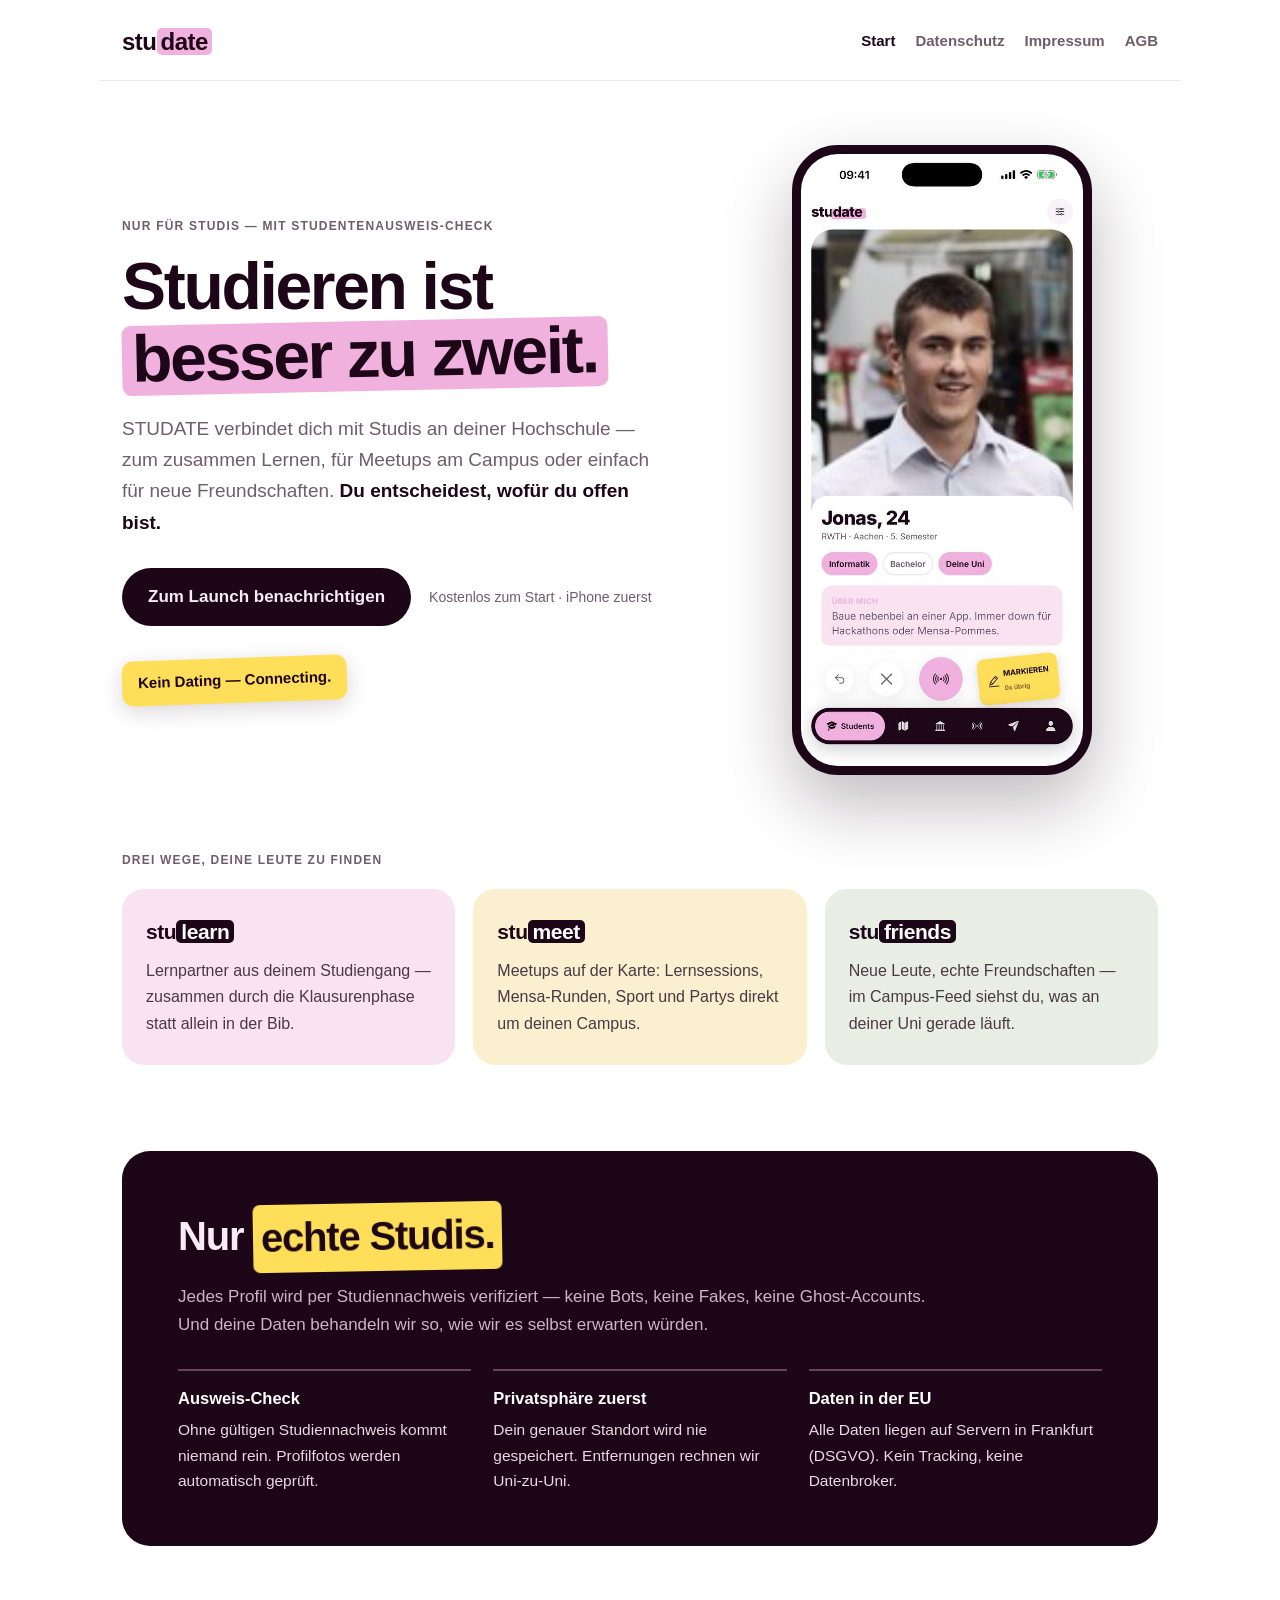
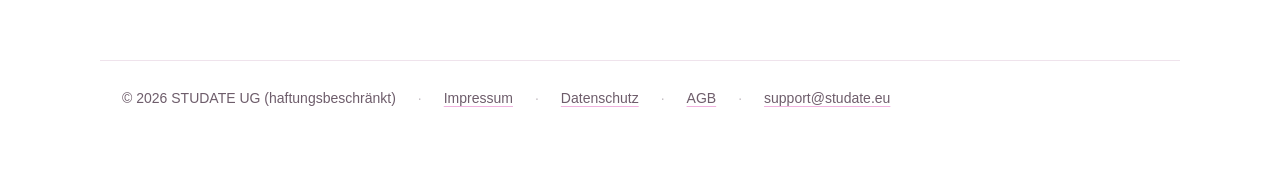
==== index.html @ 57669e3b "Handy-Optimierung: Rand-Bug in Kopf-/Fusszeile behoben, mobile Typografie" ====
<!DOCTYPE html>
<html lang="de">
<head>
<meta charset="utf-8">
<meta name="viewport" content="width=device-width, initial-scale=1">
<title>STUDATE — Dein Campus. Deine Leute.</title>
<meta name="description" content="STUDATE — die Connect- und Meet-App für Studierende. Nur echte Studis, geprüft per Studiennachweis.">
<style>
  :root{
    --paper:#FFFFFF; --ink:#1C0617; --ink-soft:#6E5D6B; --line:#EFE3EC;
    --pink:#F0B1DE; --pink-soft:#F9E3F1; --marker:#FFDE59;
    --lime-soft:#EFFBD2; --butter-soft:#FAEFCE; --sage-soft:#E8EEE4;
    --band:#1C0617; --band-text:#F7ECF4;
    color-scheme:light dark;
  }
  @media (prefers-color-scheme:dark){:root{
    --paper:#140410; --ink:#F7ECF4; --ink-soft:#BFA9B9; --line:#2C1524;
    --pink-soft:#301226; --lime-soft:#222B14; --butter-soft:#2E2712; --sage-soft:#1F2A1F;
    --band:#0D020A; --band-text:#F7ECF4;
  }}
  :root[data-theme=light]{
    --paper:#FFFFFF; --ink:#1C0617; --ink-soft:#6E5D6B; --line:#EFE3EC;
    --pink-soft:#F9E3F1; --lime-soft:#EFFBD2; --butter-soft:#FAEFCE; --sage-soft:#E8EEE4;
    --band:#1C0617; --band-text:#F7ECF4;
  }
  :root[data-theme=dark]{
    --paper:#140410; --ink:#F7ECF4; --ink-soft:#BFA9B9; --line:#2C1524;
    --pink-soft:#301226; --lime-soft:#222B14; --butter-soft:#2E2712; --sage-soft:#1F2A1F;
    --band:#0D020A; --band-text:#F7ECF4;
  }
  *{box-sizing:border-box}
  html{-webkit-text-size-adjust:100%}
  body{margin:0;background:var(--paper);color:var(--ink);
    font-family:-apple-system,BlinkMacSystemFont,'Segoe UI',Roboto,Helvetica,Arial,sans-serif;
    line-height:1.65;-webkit-font-smoothing:antialiased}
  .wrap{max-width:1080px;margin:0 auto;padding:0 22px}
  a{color:inherit}
  a:focus-visible,button:focus-visible{outline:3px solid var(--pink);outline-offset:2px;border-radius:4px}
  header.nav{display:flex;align-items:center;justify-content:space-between;gap:16px 24px;
    flex-wrap:wrap;padding:22px 22px 18px;border-bottom:1px solid var(--line)}
  .wordmark{font-size:24px;font-weight:800;letter-spacing:-.5px;text-decoration:none;color:var(--ink)}
  .wordmark em{font-style:normal;background:var(--pink);color:#1C0617;padding:0 4px;border-radius:5px}
  header.nav .links{display:flex;gap:20px;flex-wrap:wrap;font-size:15px;font-weight:600}
  header.nav .links a{color:var(--ink-soft);text-decoration:none}
  header.nav .links a:hover,header.nav .links a[aria-current=page]{color:var(--ink)}
  footer.site{margin-top:8px;border-top:1px solid var(--line);
    padding:26px 22px 64px;color:var(--ink-soft);font-size:14px;
    display:flex;flex-wrap:wrap;gap:8px 22px;align-items:center}
  footer.site a{text-decoration-color:var(--pink);text-underline-offset:3px}
  footer.site .sep{opacity:.4}
  .hero{display:grid;grid-template-columns:1.12fr .88fr;gap:52px;align-items:center;padding:64px 0 76px}
  @media (max-width:840px){.hero{grid-template-columns:1fr;gap:36px;padding:40px 0 52px}}
  .eyebrow{font-size:12px;font-weight:700;letter-spacing:.1em;text-transform:uppercase;color:var(--ink-soft);margin:0 0 16px}
  h1{font-size:clamp(40px,6.6vw,66px);font-weight:800;letter-spacing:-.035em;line-height:1.03;margin:0 0 22px;text-wrap:balance}
  .sweep{display:inline-block;background:var(--pink);color:#1C0617;padding:0 10px 2px;border-radius:9px;transform:rotate(-1.2deg)}
  .lede{font-size:19px;color:var(--ink-soft);max-width:33em;margin:0 0 30px}
  .lede b{color:var(--ink);font-weight:700}
  .cta-row{display:flex;align-items:center;gap:18px;flex-wrap:wrap}
  .btn{display:inline-block;background:var(--band);color:var(--band-text);font-weight:700;font-size:17px;
    padding:15px 26px;border-radius:999px;text-decoration:none}
  .cta-note{font-size:14px;color:var(--ink-soft)}
  .sticker{display:inline-block;margin-top:32px;background:var(--marker);color:#1C0617;font-weight:800;
    font-size:15px;padding:10px 16px;border-radius:11px;transform:rotate(-2deg);box-shadow:0 6px 22px rgba(28,6,23,.16)}
  .phone{justify-self:center;width:min(300px,80vw);border-radius:46px;border:9px solid #1C0617;
    overflow:hidden;box-shadow:0 30px 70px rgba(28,6,23,.28);background:#1C0617}
  .phone img{display:block;width:100%;height:auto}
  section.block{padding:0 0 86px}
  .kicker{font-size:12px;font-weight:700;letter-spacing:.1em;text-transform:uppercase;color:var(--ink-soft);margin:0 0 18px}
  .features{display:grid;grid-template-columns:repeat(3,1fr);gap:18px}
  @media (max-width:840px){.features{grid-template-columns:1fr}}
  .card{border-radius:22px;padding:26px 24px 28px}
  .card h3{margin:0 0 8px;font-size:21px;font-weight:800;letter-spacing:-.02em;color:#1C0617}
  .card p{margin:0;color:#4a3944;font-size:16px}
  .card em{font-style:normal;background:#1C0617;color:#fff;padding:0 5px;border-radius:5px}
  .card.rosa{background:#F9E3F1} .card.butter{background:#FAEFCE} .card.salbei{background:#E8EEE4}
  .band{background:var(--band);color:var(--band-text);border-radius:28px;padding:52px clamp(24px,5vw,56px);margin-bottom:20px}
  .band h2{font-size:clamp(27px,4vw,40px);font-weight:800;letter-spacing:-.03em;margin:0 0 12px}
  .band h2 .m{display:inline-block;background:var(--marker);color:#1C0617;padding:0 8px 2px;border-radius:7px;transform:rotate(-1deg)}
  .band>p{color:#CBB6C6;max-width:44em;margin:0 0 30px;font-size:17px}
  .band ul{list-style:none;display:grid;grid-template-columns:repeat(3,1fr);gap:22px;padding:0;margin:0}
  @media (max-width:840px){.band ul{grid-template-columns:1fr}}
  .band li{border-top:2px solid rgba(240,177,222,.35);padding-top:14px;font-size:15.5px;color:#E9D9E4}
  .band li b{display:block;color:#fff;font-size:16.5px;margin-bottom:5px}
  @media (prefers-reduced-motion:no-preference){
    .hero>*{animation:rise .55s cubic-bezier(.2,.7,.2,1) both}
    .hero>*:nth-child(2){animation-delay:.1s}
    @keyframes rise{from{opacity:0;transform:translateY(14px)}to{opacity:1;transform:none}}
  }

  /* ---- Handy-Feinschliff (<=560px) ----
     Getestet auf 375x812 (iPhone). Ziel: nichts klebt am Rand, Schrift
     bleibt lesbar statt riesig, Tap-Flaechen gross genug (>=44px). */
  @media (max-width:560px){
    .wrap{padding:0 18px}
    header.nav{padding:16px 18px 14px;gap:10px 16px}
    .wordmark{font-size:21px}
    header.nav .links{gap:14px;font-size:14.5px;width:100%}
    header.nav .links a{padding:6px 0;display:inline-block}
    footer.site{padding:22px 18px 44px;font-size:13.5px;gap:6px 14px}
  }

  @media (max-width:560px){
    .hero{padding:26px 0 40px;gap:28px}
    .eyebrow{font-size:11px;letter-spacing:.07em;margin:0 0 12px}
    h1{font-size:clamp(30px,8.4vw,42px);line-height:1.08;margin:0 0 16px}
    .sweep{padding:0 7px 1px;border-radius:7px}
    .lede{font-size:16.5px;margin:0 0 24px}
    .btn{display:block;text-align:center;font-size:16px;padding:15px 20px}
    .cta-row{gap:12px}
    .cta-note{font-size:13.5px}
    .sticker{margin-top:24px;font-size:13.5px;padding:9px 13px}
    .phone{width:min(250px,72vw);border-width:7px;border-radius:38px}
    section.block{padding:0 0 52px}
    .kicker{font-size:11px;margin:0 0 14px}
    .features{gap:14px}
    .card{padding:22px 20px 24px;border-radius:18px}
    .card h3{font-size:19px}
    .card p{font-size:15px}
    .band{padding:34px 22px;border-radius:22px}
    .band h2{font-size:clamp(24px,7vw,30px);margin:0 0 10px}
    .band>p{font-size:15.5px;margin:0 0 24px}
    .band ul{gap:18px}
    .band li{font-size:15px}
    .band li b{font-size:16px}
  }
</style>
</head>
<body>
  <header class="nav wrap">
    <a class="wordmark" href="index.html">stu<em>date</em></a>
    <nav class="links">
      <a href="index.html" aria-current="page">Start</a>
      <a href="datenschutz.html">Datenschutz</a>
      <a href="impressum.html">Impressum</a>
      <a href="agb.html">AGB</a>
    </nav>
  </header>

  <main class="wrap">
    <section class="hero">
      <div>
        <p class="eyebrow">Nur für Studis — mit Studentenausweis-Check</p>
        <h1>Studieren ist <span class="sweep">besser zu zweit.</span></h1>
        <p class="lede">STUDATE verbindet dich mit Studis an deiner Hochschule — zum
          zusammen Lernen, für Meetups am Campus oder einfach für neue Freundschaften.
          <b>Du entscheidest, wofür du offen bist.</b></p>
        <div class="cta-row">
          <a class="btn" href="mailto:support@studate.eu?subject=STUDATE%20Launch-Info">Zum Launch benachrichtigen</a>
          <span class="cta-note">Kostenlos zum Start · iPhone zuerst</span>
        </div>
        <span class="sticker">Kein Dating — Connecting.</span>
      </div>
      <div class="phone">
        <img src="[data-uri]" width="560" height="1217" alt="STUDATE-App: Profilkarte eines Studenten der RWTH Aachen mit Ping-Knopf und Textmarker">
      </div>
    </section>

    <section class="block" aria-label="Was STUDATE kann">
      <p class="kicker">Drei Wege, deine Leute zu finden</p>
      <div class="features">
        <div class="card rosa"><h3>stu<em>learn</em></h3>
          <p>Lernpartner aus deinem Studiengang — zusammen durch die Klausurenphase statt allein in der Bib.</p></div>
        <div class="card butter"><h3>stu<em>meet</em></h3>
          <p>Meetups auf der Karte: Lernsessions, Mensa-Runden, Sport und Partys direkt um deinen Campus.</p></div>
        <div class="card salbei"><h3>stu<em>friends</em></h3>
          <p>Neue Leute, echte Freundschaften — im Campus-Feed siehst du, was an deiner Uni gerade läuft.</p></div>
      </div>
    </section>

    <section class="block">
      <div class="band">
        <h2>Nur <span class="m">echte Studis.</span></h2>
        <p>Jedes Profil wird per Studiennachweis verifiziert — keine Bots, keine Fakes,
          keine Ghost-Accounts. Und deine Daten behandeln wir so, wie wir es selbst erwarten würden.</p>
        <ul>
          <li><b>Ausweis-Check</b> Ohne gültigen Studiennachweis kommt niemand rein. Profilfotos werden automatisch geprüft.</li>
          <li><b>Privatsphäre zuerst</b> Dein genauer Standort wird nie gespeichert. Entfernungen rechnen wir Uni-zu-Uni.</li>
          <li><b>Daten in der EU</b> Alle Daten liegen auf Servern in Frankfurt (DSGVO). Kein Tracking, keine Datenbroker.</li>
        </ul>
      </div>
    </section>
  </main>

  <footer class="site wrap">
    <span>© 2026 STUDATE UG (haftungsbeschränkt)</span>
    <span class="sep">·</span><a href="impressum.html">Impressum</a>
    <span class="sep">·</span><a href="datenschutz.html">Datenschutz</a>
    <span class="sep">·</span><a href="agb.html">AGB</a>
    <span class="sep">·</span><a href="mailto:support@studate.eu">support@studate.eu</a>
  </footer>
</body>
</html>
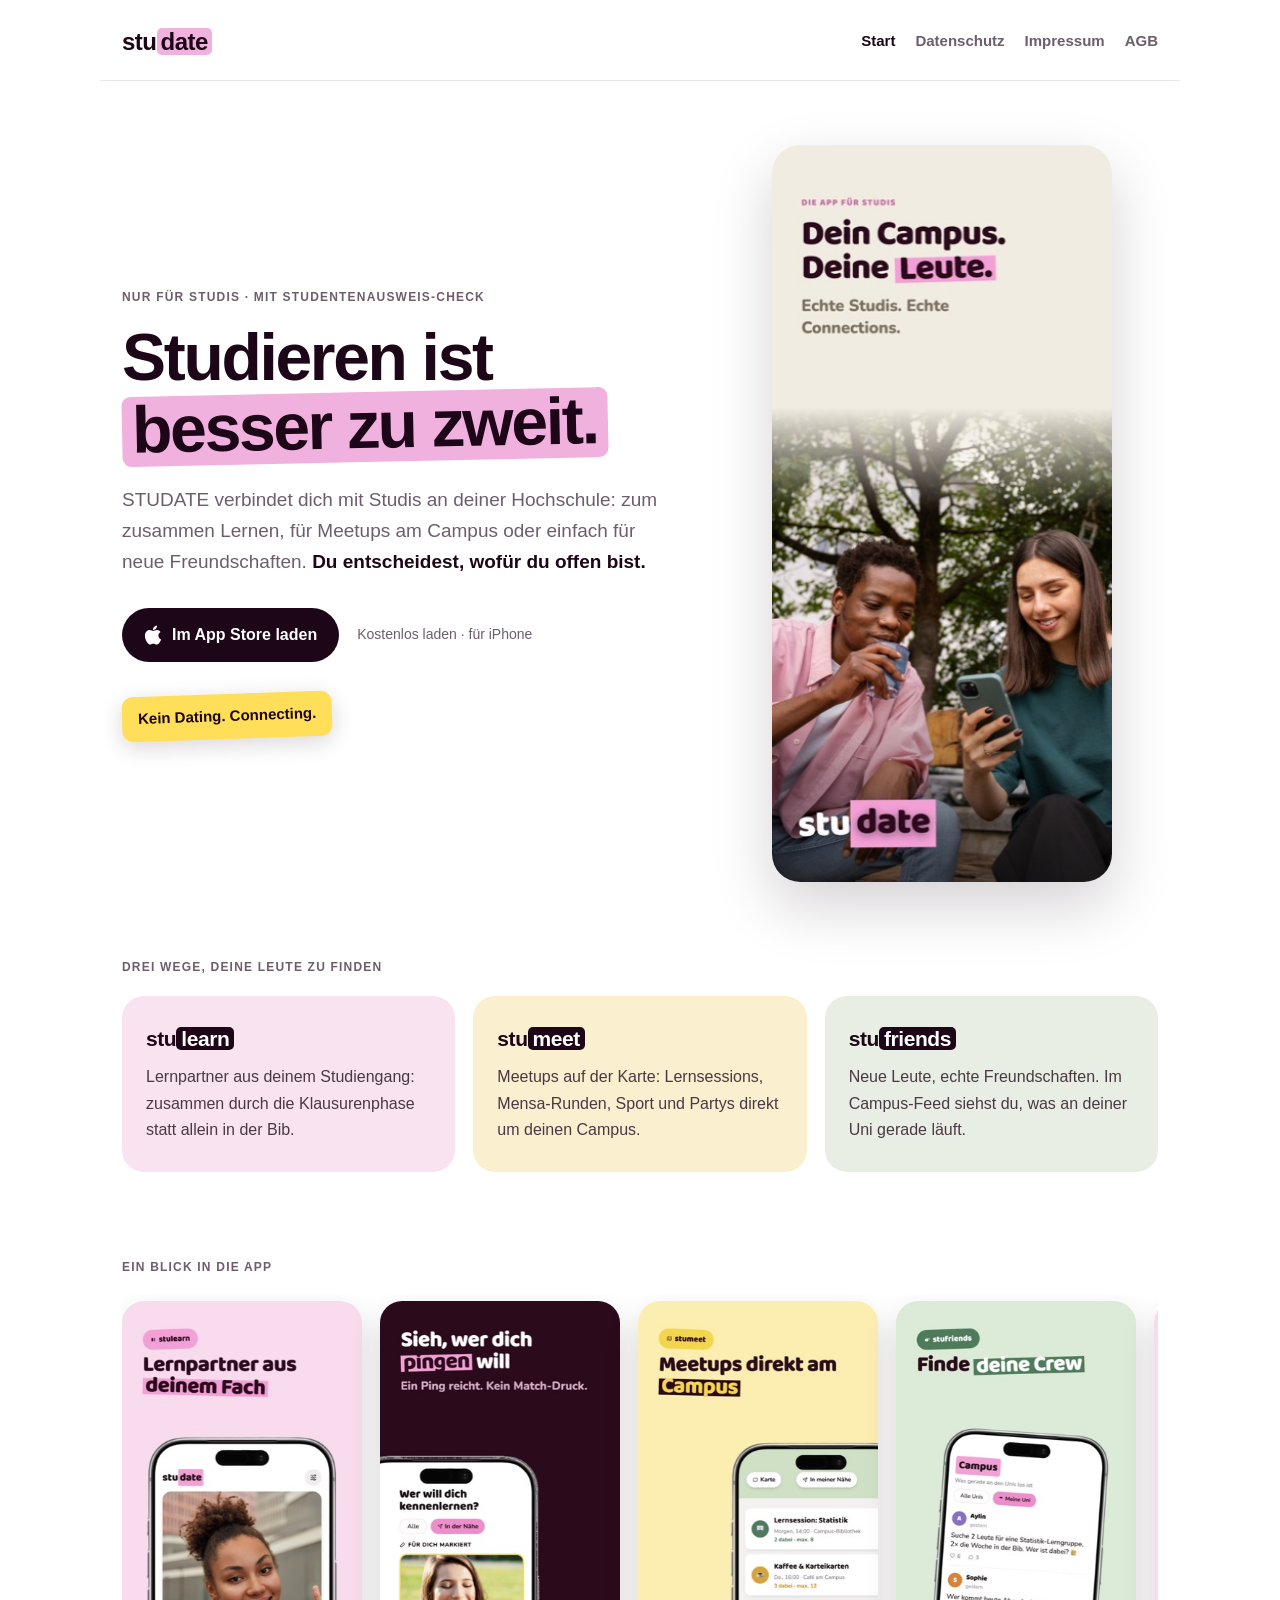
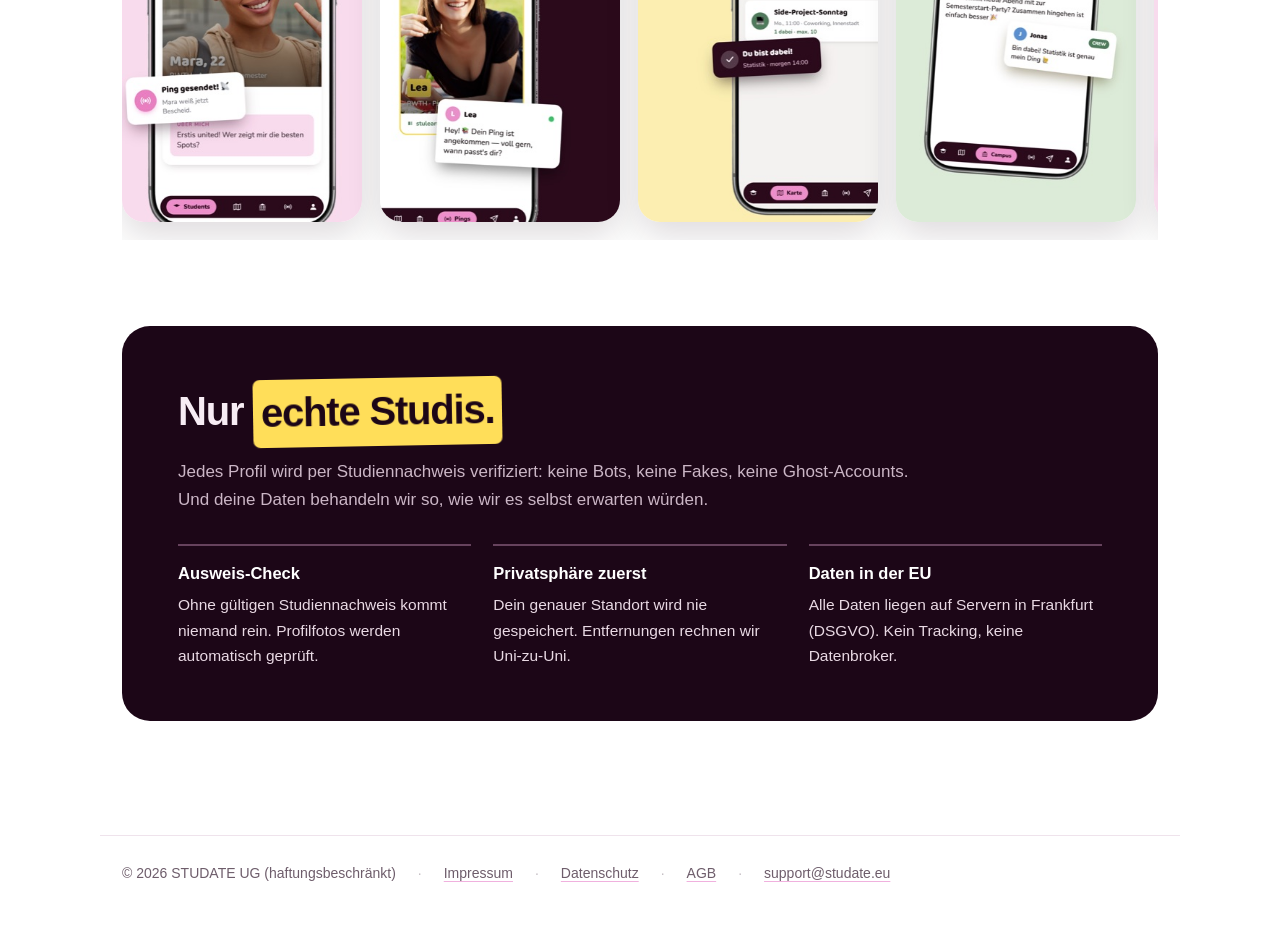
==== commit 08ed8603: "Launch-Stand: App-Store-Button, neue Store-Grafiken als Hero und Galerie, Texte poliert" ====
--- a/index.html
+++ b/index.html
@@ -3,8 +3,8 @@
 <head>
 <meta charset="utf-8">
 <meta name="viewport" content="width=device-width, initial-scale=1">
-<title>STUDATE — Dein Campus. Deine Leute.</title>
-<meta name="description" content="STUDATE — die Connect- und Meet-App für Studierende. Nur echte Studis, geprüft per Studiennachweis.">
+<title>STUDATE · Dein Campus. Deine Leute.</title>
+<meta name="description" content="STUDATE ist die Connect- und Meet-App für Studierende. Nur echte Studis, geprüft per Studiennachweis.">
 <style>
   :root{
     --paper:#FFFFFF; --ink:#1C0617; --ink-soft:#6E5D6B; --line:#EFE3EC;
@@ -64,6 +64,16 @@
   .phone{justify-self:center;width:min(300px,80vw);border-radius:46px;border:9px solid #1C0617;
     overflow:hidden;box-shadow:0 30px 70px rgba(28,6,23,.28);background:#1C0617}
   .phone img{display:block;width:100%;height:auto}
+  .shot{justify-self:center;width:min(340px,86vw);border-radius:28px;overflow:hidden;
+    box-shadow:0 24px 60px rgba(28,6,23,.18)}
+  .shot img{display:block;width:100%;height:auto}
+  .gallery{display:grid;grid-auto-flow:column;grid-auto-columns:min(240px,64vw);gap:18px;
+    overflow-x:auto;padding:6px 4px 18px;scroll-snap-type:x mandatory;-webkit-overflow-scrolling:touch}
+  .gallery .shot{width:100%;scroll-snap-align:start;border-radius:22px;box-shadow:0 14px 34px rgba(28,6,23,.14)}
+  .store-btn{display:inline-flex;align-items:center;gap:10px;background:#1C0617;color:#fff;
+    border-radius:999px;padding:14px 22px;font-weight:700;text-decoration:none}
+  .store-btn:hover{opacity:.9}
+  .store-btn svg{width:18px;height:22px;fill:#fff}
   section.block{padding:0 0 86px}
   .kicker{font-size:12px;font-weight:700;letter-spacing:.1em;text-transform:uppercase;color:var(--ink-soft);margin:0 0 18px}
   .features{display:grid;grid-template-columns:repeat(3,1fr);gap:18px}
@@ -139,19 +149,22 @@
   <main class="wrap">
     <section class="hero">
       <div>
-        <p class="eyebrow">Nur für Studis — mit Studentenausweis-Check</p>
+        <p class="eyebrow">Nur für Studis · mit Studentenausweis-Check</p>
         <h1>Studieren ist <span class="sweep">besser zu zweit.</span></h1>
-        <p class="lede">STUDATE verbindet dich mit Studis an deiner Hochschule — zum
+        <p class="lede">STUDATE verbindet dich mit Studis an deiner Hochschule: zum
           zusammen Lernen, für Meetups am Campus oder einfach für neue Freundschaften.
           <b>Du entscheidest, wofür du offen bist.</b></p>
         <div class="cta-row">
-          <a class="btn" href="mailto:support@studate.eu?subject=STUDATE%20Launch-Info">Zum Launch benachrichtigen</a>
-          <span class="cta-note">Kostenlos zum Start · iPhone zuerst</span>
+          <a class="store-btn" href="https://apps.apple.com/de/app/id6790204175" rel="noopener">
+            <svg viewBox="0 0 384 512" aria-hidden="true"><path d="M318.7 268.7c-.2-36.7 16.4-64.4 50-84.8-18.8-26.9-47.2-41.7-84.7-44.6-35.5-2.8-74.3 20.7-88.5 20.7-15 0-49.4-19.7-76.4-19.7C63.3 141.2 4 184.8 4 273.5q0 39.3 14.4 81.2c12.8 36.7 59 126.7 107.2 125.2 25.2-.6 43-17.9 75.8-17.9 31.8 0 48.3 17.9 76.4 17.9 48.6-.7 90.4-82.5 102.6-119.3-65.2-30.7-61.7-90-61.7-91.9zm-56.6-164.2c27.3-32.4 24.8-61.9 24-72.5-24.1 1.4-52 16.4-67.9 34.9-17.5 19.8-27.8 44.3-25.6 71.9 26.1 2 49.9-11.4 69.5-34.3z"/></svg>
+            Im App Store laden
+          </a>
+          <span class="cta-note">Kostenlos laden · für iPhone</span>
         </div>
-        <span class="sticker">Kein Dating — Connecting.</span>
-      </div>
-      <div class="phone">
-        <img src="[data-uri]" width="560" height="1217" alt="STUDATE-App: Profilkarte eines Studenten der RWTH Aachen mit Ping-Knopf und Textmarker">
+        <span class="sticker">Kein Dating. Connecting.</span>
+      </div>
+      <div class="shot">
+        <img src="assets/screens/01-hero.jpg" width="720" height="1560" alt="STUDATE: Dein Campus, deine Leute. Zwei Studis schauen gemeinsam auf die App.">
       </div>
     </section>
 
@@ -159,18 +172,30 @@
       <p class="kicker">Drei Wege, deine Leute zu finden</p>
       <div class="features">
         <div class="card rosa"><h3>stu<em>learn</em></h3>
-          <p>Lernpartner aus deinem Studiengang — zusammen durch die Klausurenphase statt allein in der Bib.</p></div>
+          <p>Lernpartner aus deinem Studiengang: zusammen durch die Klausurenphase statt allein in der Bib.</p></div>
         <div class="card butter"><h3>stu<em>meet</em></h3>
           <p>Meetups auf der Karte: Lernsessions, Mensa-Runden, Sport und Partys direkt um deinen Campus.</p></div>
         <div class="card salbei"><h3>stu<em>friends</em></h3>
-          <p>Neue Leute, echte Freundschaften — im Campus-Feed siehst du, was an deiner Uni gerade läuft.</p></div>
+          <p>Neue Leute, echte Freundschaften. Im Campus-Feed siehst du, was an deiner Uni gerade läuft.</p></div>
+      </div>
+    </section>
+
+    <section class="block" aria-label="Ein Blick in die App">
+      <p class="kicker">Ein Blick in die App</p>
+      <div class="gallery">
+        <div class="shot"><img src="assets/screens/03-stulearn.jpg" loading="lazy" alt="Lernpartner aus deinem Fach: Swipe-Karte einer Studentin"></div>
+        <div class="shot"><img src="assets/screens/04-pings.jpg" loading="lazy" alt="Sieh, wer dich pingen will: die Ping-Inbox"></div>
+        <div class="shot"><img src="assets/screens/05-stumeet.jpg" loading="lazy" alt="Meetups direkt am Campus: Liste mit Lernsession und Kaffeerunde"></div>
+        <div class="shot"><img src="assets/screens/06-stufriends.jpg" loading="lazy" alt="Finde deine Crew: der Campus-Feed"></div>
+        <div class="shot"><img src="assets/screens/07-chats.jpg" loading="lazy" alt="Aus Ping wird Gespräch: die Chat-Liste"></div>
+        <div class="shot"><img src="assets/screens/02-modi.jpg" loading="lazy" alt="Ein Profil, drei Modi: stulearn, stumeet, stufriends"></div>
       </div>
     </section>
 
     <section class="block">
       <div class="band">
         <h2>Nur <span class="m">echte Studis.</span></h2>
-        <p>Jedes Profil wird per Studiennachweis verifiziert — keine Bots, keine Fakes,
+        <p>Jedes Profil wird per Studiennachweis verifiziert: keine Bots, keine Fakes,
           keine Ghost-Accounts. Und deine Daten behandeln wir so, wie wir es selbst erwarten würden.</p>
         <ul>
           <li><b>Ausweis-Check</b> Ohne gültigen Studiennachweis kommt niemand rein. Profilfotos werden automatisch geprüft.</li>
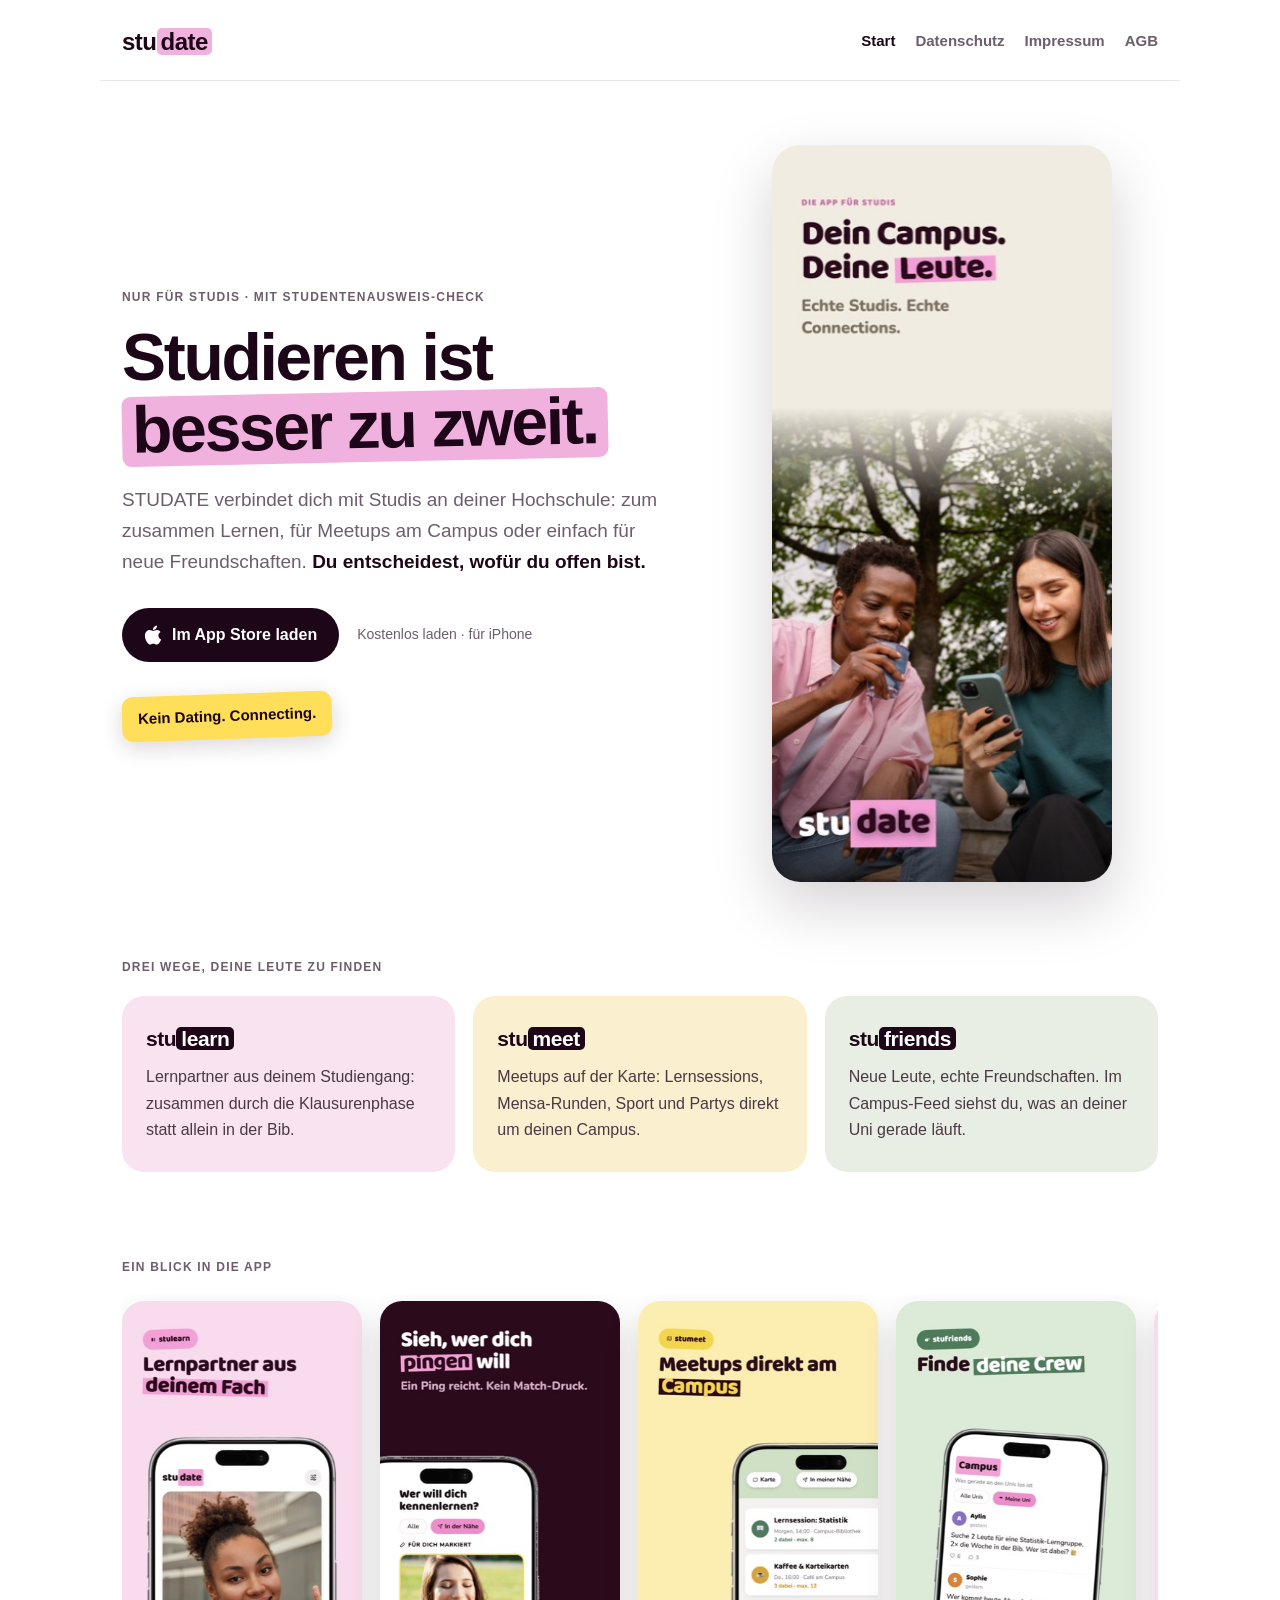
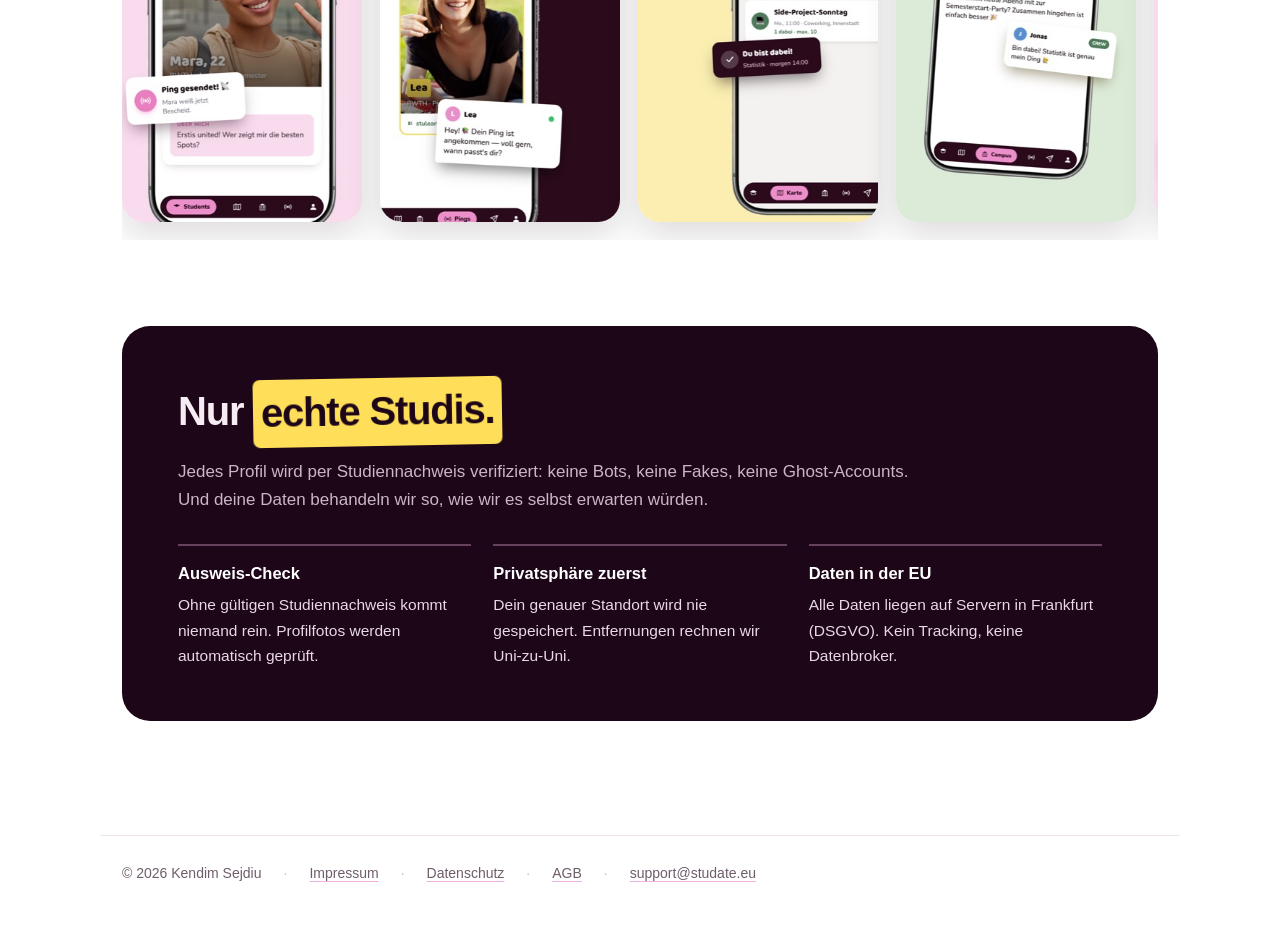
==== commit 44cb21bd: "Rechtsangaben auf Einzelunternehmen korrigiert Impressum, Datenschutz und AGB nannten eine STUDATE U" ====
--- a/index.html
+++ b/index.html
@@ -207,7 +207,7 @@
   </main>
 
   <footer class="site wrap">
-    <span>© 2026 STUDATE UG (haftungsbeschränkt)</span>
+    <span>© 2026 Kendim Sejdiu</span>
     <span class="sep">·</span><a href="impressum.html">Impressum</a>
     <span class="sep">·</span><a href="datenschutz.html">Datenschutz</a>
     <span class="sep">·</span><a href="agb.html">AGB</a>
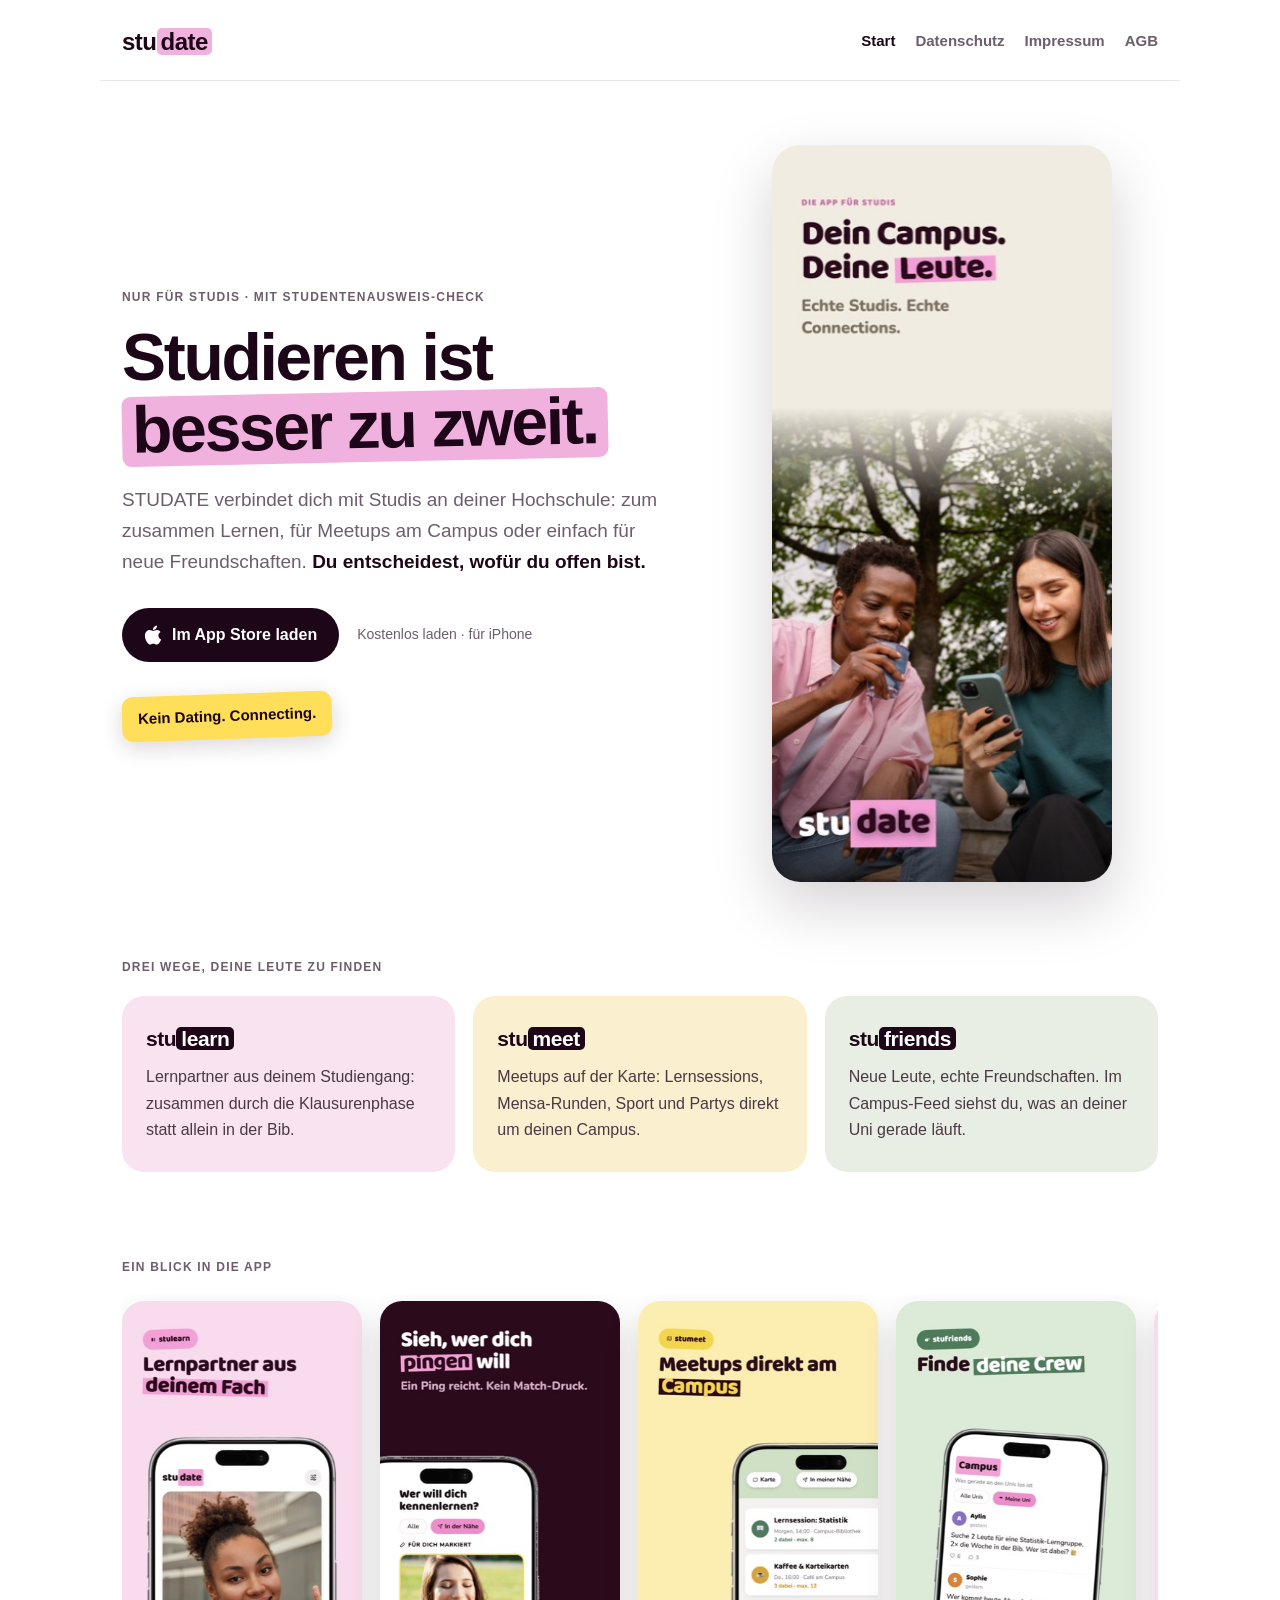
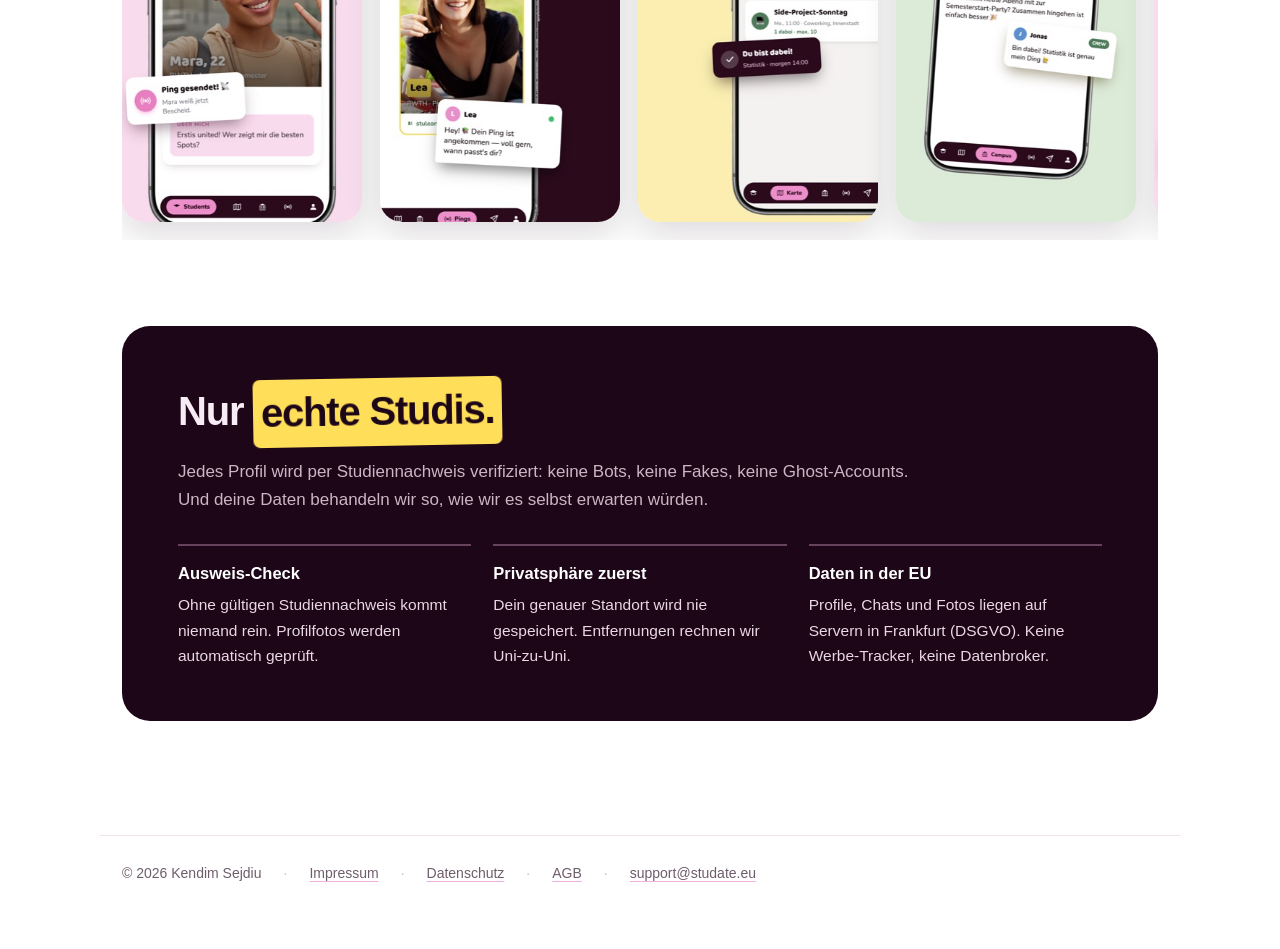
==== commit ac9d9c8a: "Datenschutz: Nutzungsanalyse, Dienstleister, 24h-Pruefsumme nach Loeschung; Startseite korrigiert Co" ====
--- a/index.html
+++ b/index.html
@@ -200,7 +200,7 @@
         <ul>
           <li><b>Ausweis-Check</b> Ohne gültigen Studiennachweis kommt niemand rein. Profilfotos werden automatisch geprüft.</li>
           <li><b>Privatsphäre zuerst</b> Dein genauer Standort wird nie gespeichert. Entfernungen rechnen wir Uni-zu-Uni.</li>
-          <li><b>Daten in der EU</b> Alle Daten liegen auf Servern in Frankfurt (DSGVO). Kein Tracking, keine Datenbroker.</li>
+          <li><b>Daten in der EU</b> Profile, Chats und Fotos liegen auf Servern in Frankfurt (DSGVO). Keine Werbe-Tracker, keine Datenbroker.</li>
         </ul>
       </div>
     </section>
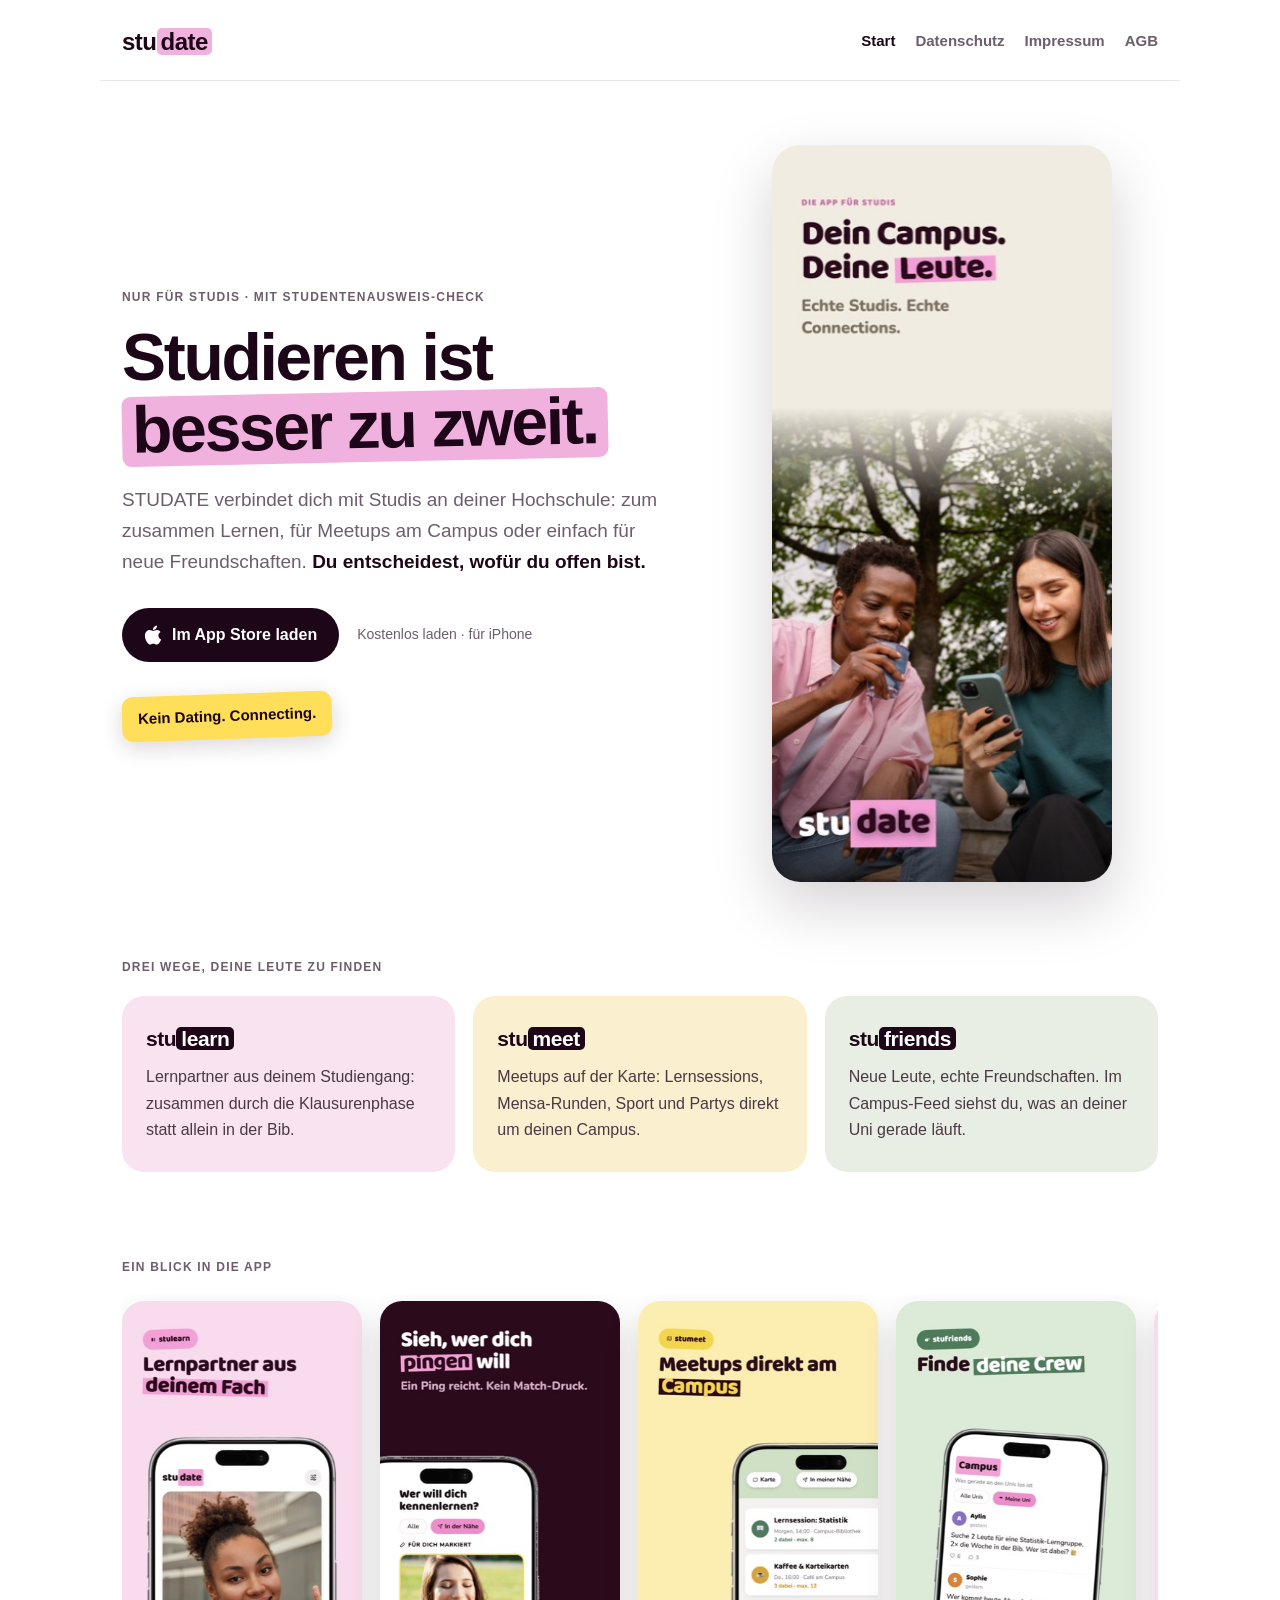
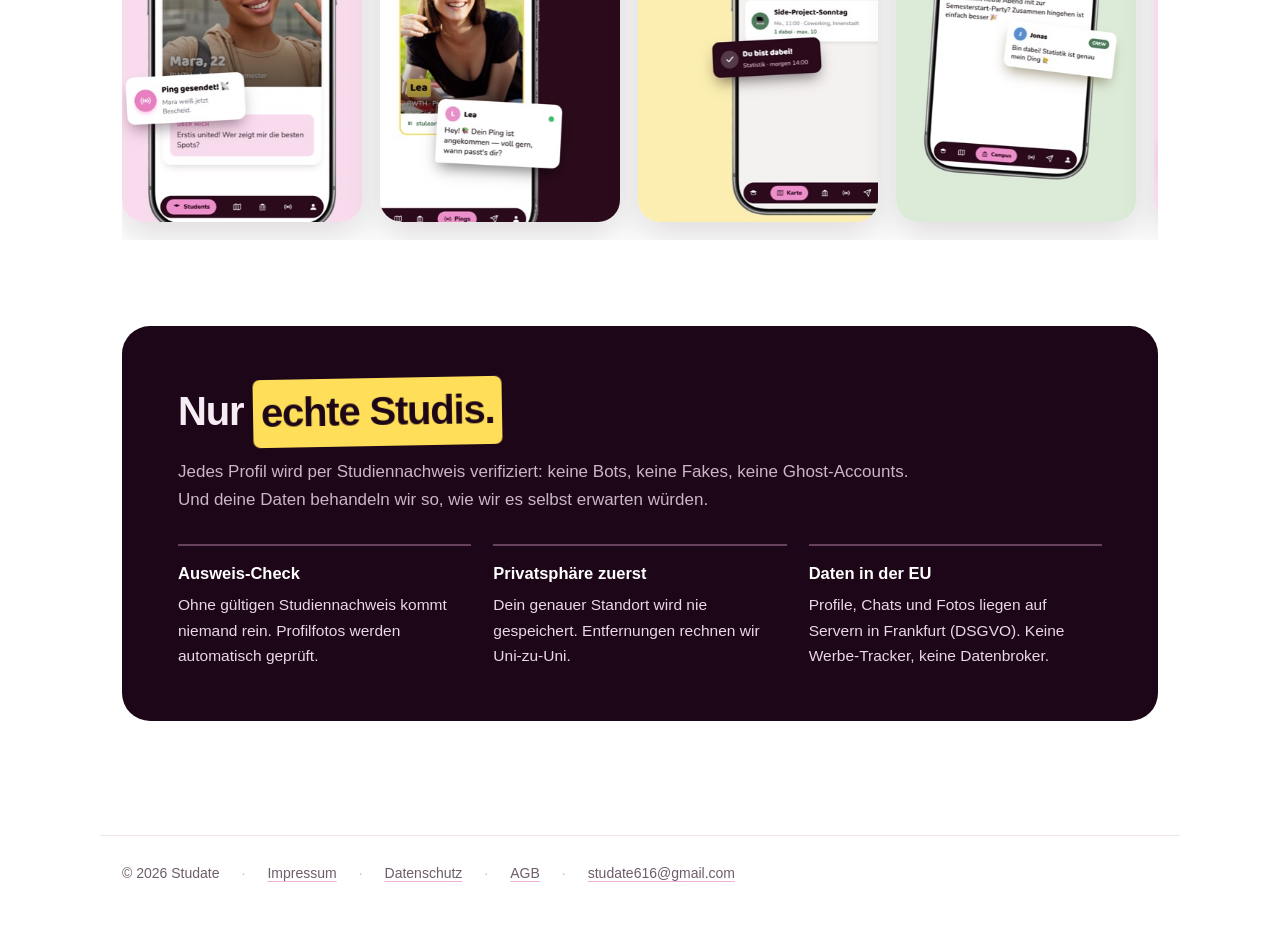
==== commit c4d460f3: "Impressum, AGB und Datenschutz: Anbieter Studate, Kontakt studate616@gmail.com, ohne Namen und Adres" ====
--- a/index.html
+++ b/index.html
@@ -207,11 +207,11 @@
   </main>
 
   <footer class="site wrap">
-    <span>© 2026 Kendim Sejdiu</span>
+    <span>© 2026 Studate</span>
     <span class="sep">·</span><a href="impressum.html">Impressum</a>
     <span class="sep">·</span><a href="datenschutz.html">Datenschutz</a>
     <span class="sep">·</span><a href="agb.html">AGB</a>
-    <span class="sep">·</span><a href="mailto:support@studate.eu">support@studate.eu</a>
+    <span class="sep">·</span><a href="mailto:studate616@gmail.com">studate616@gmail.com</a>
   </footer>
 </body>
 </html>
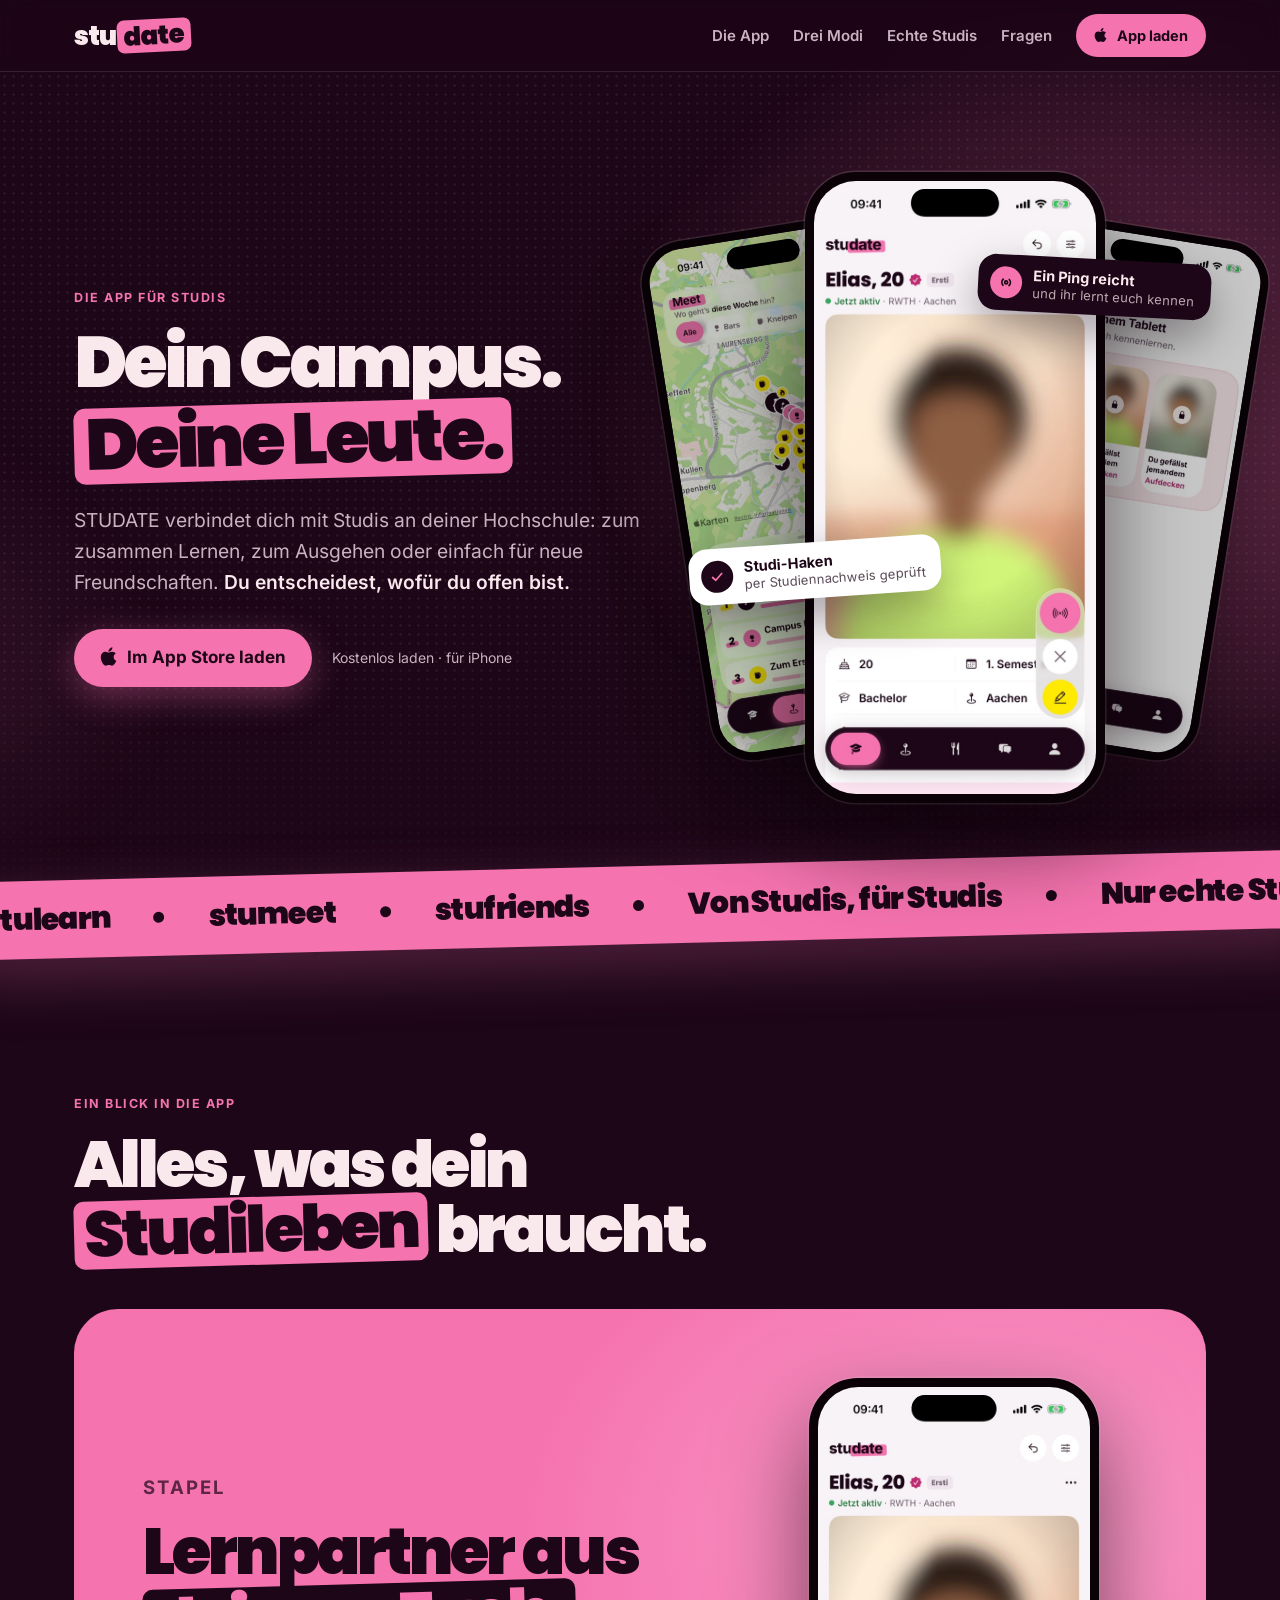
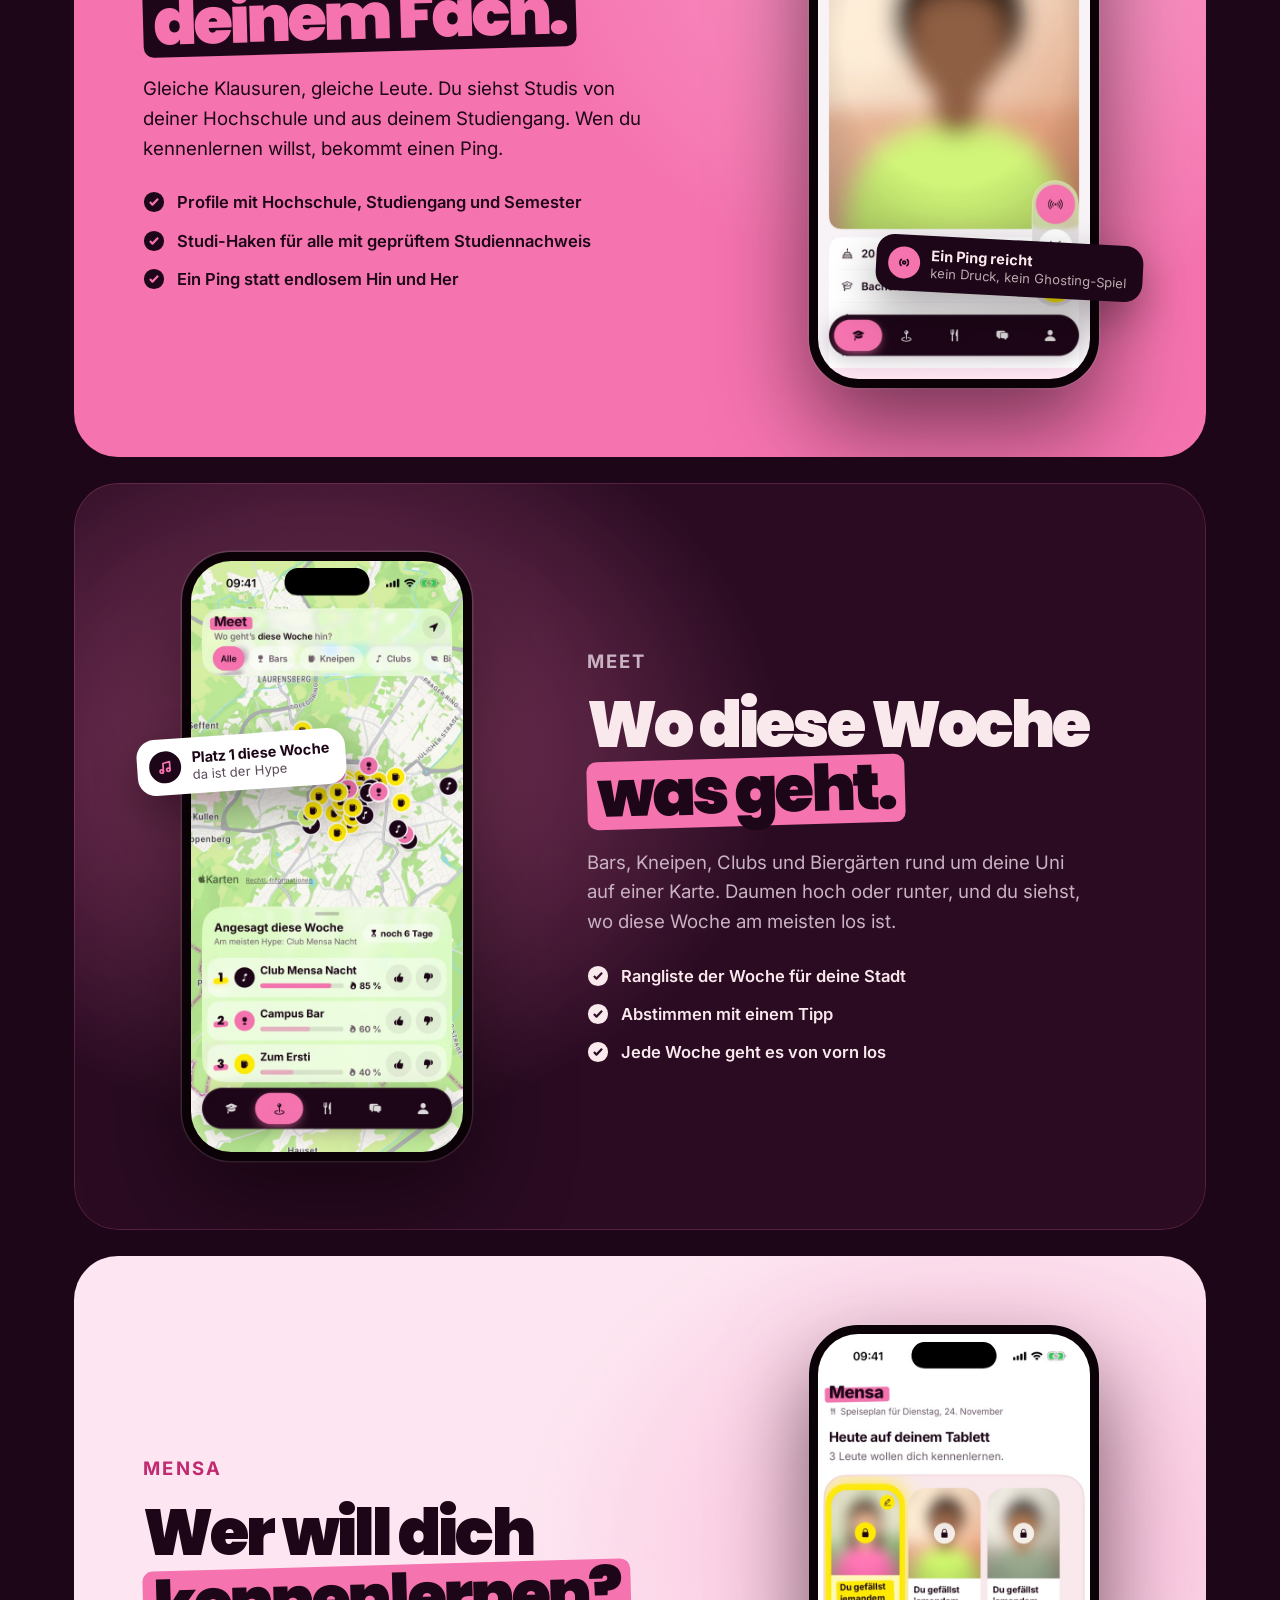
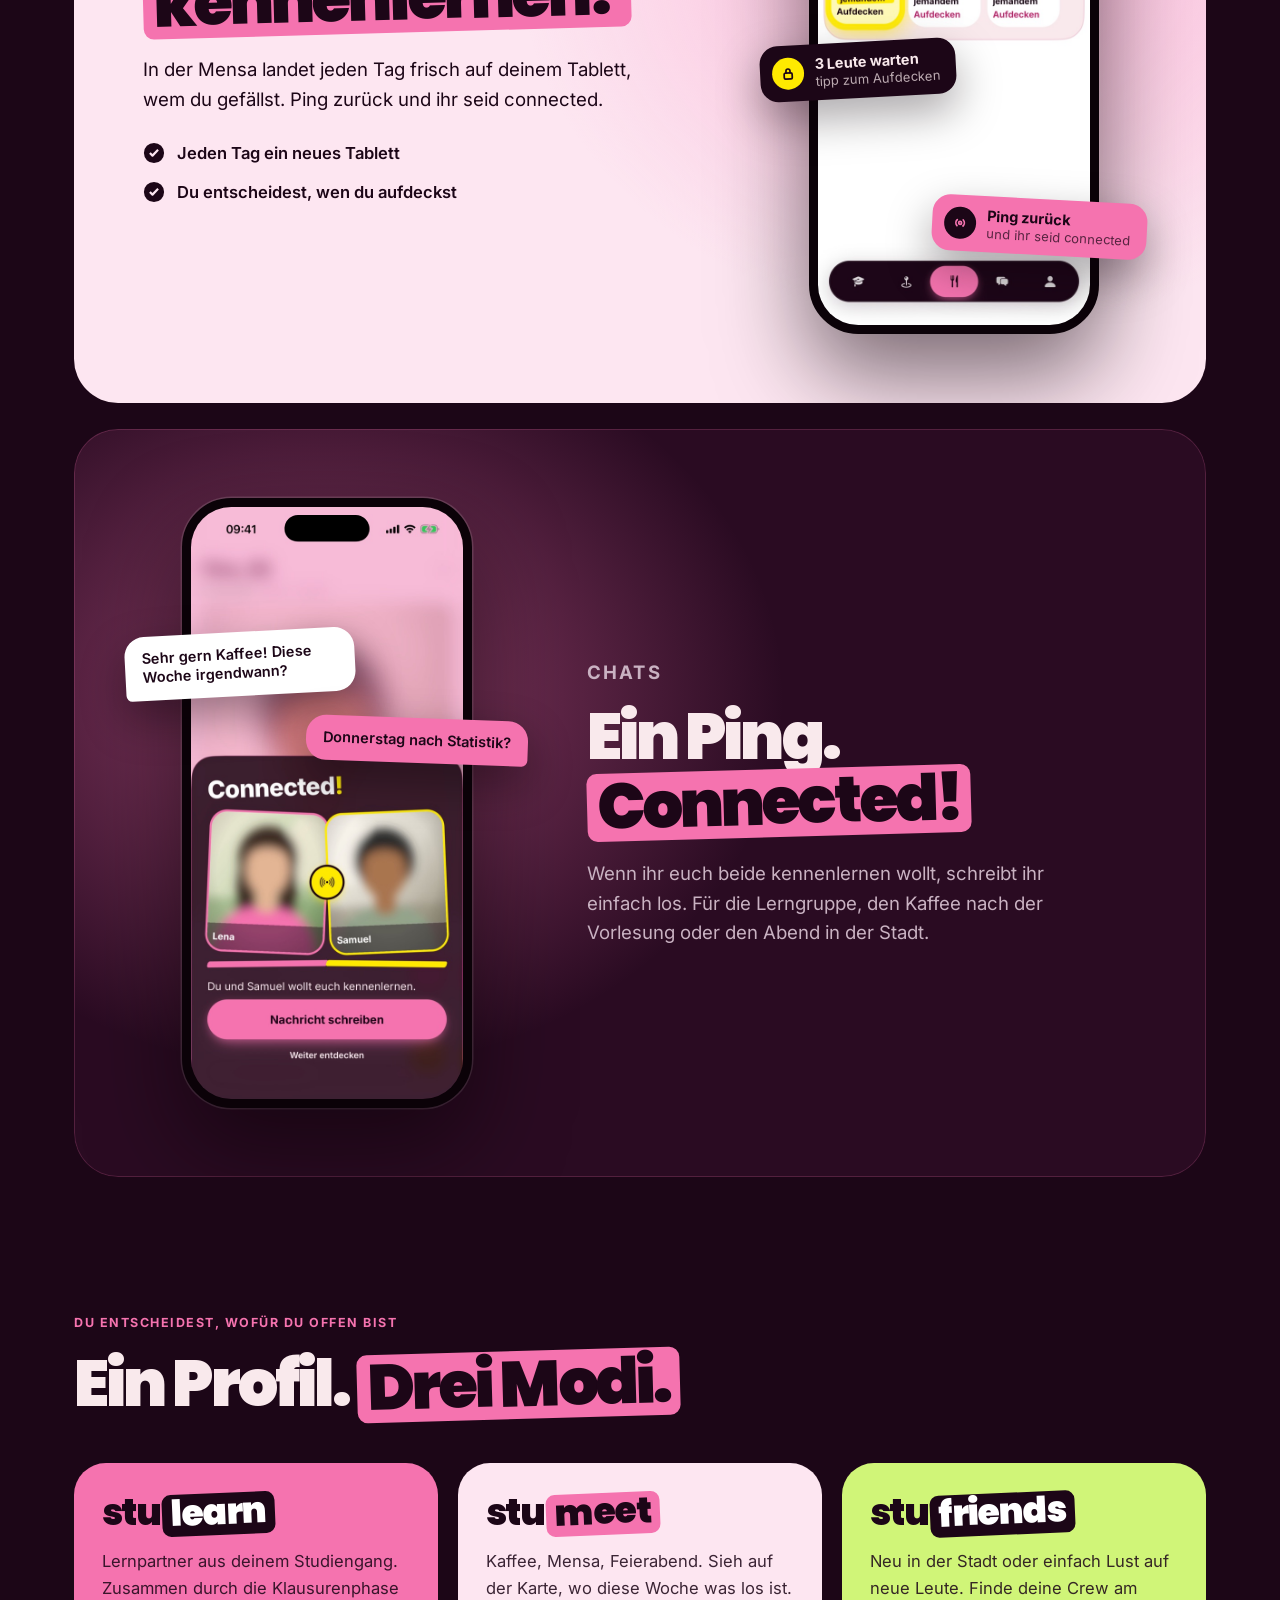
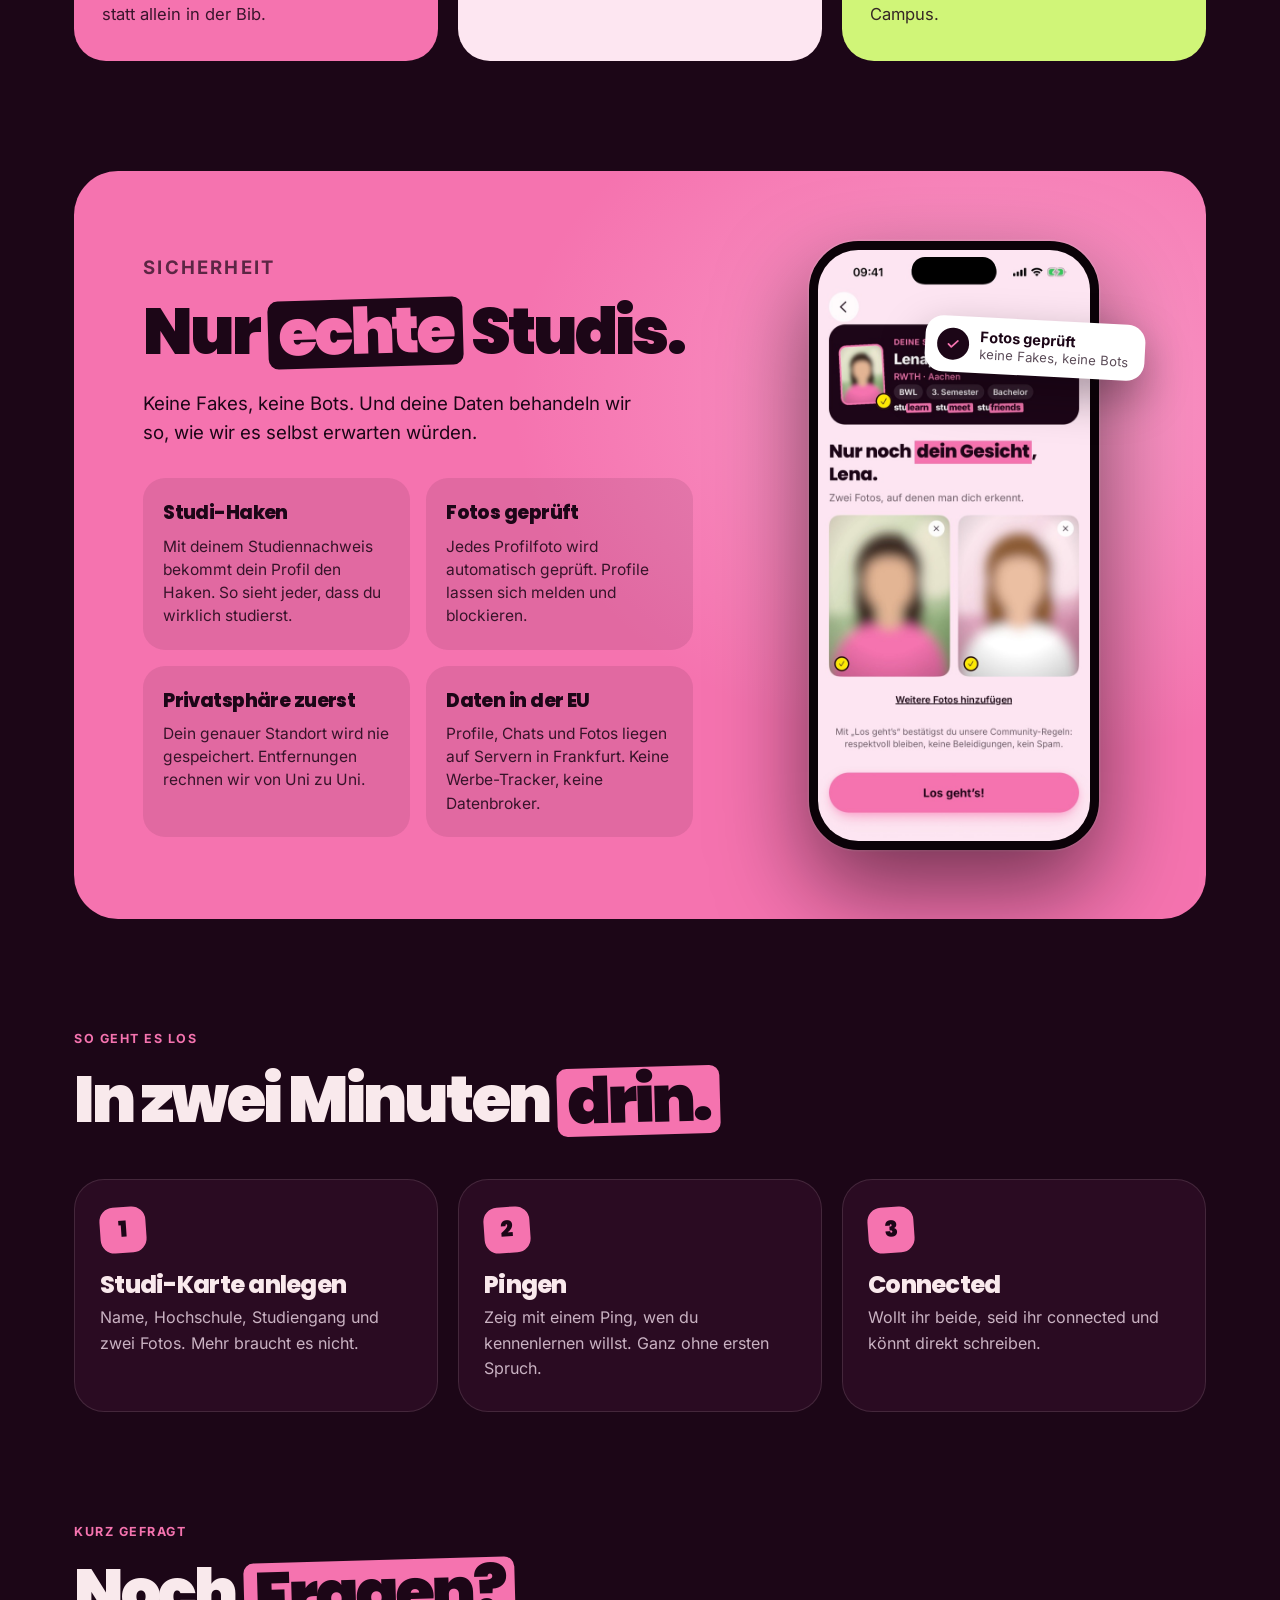
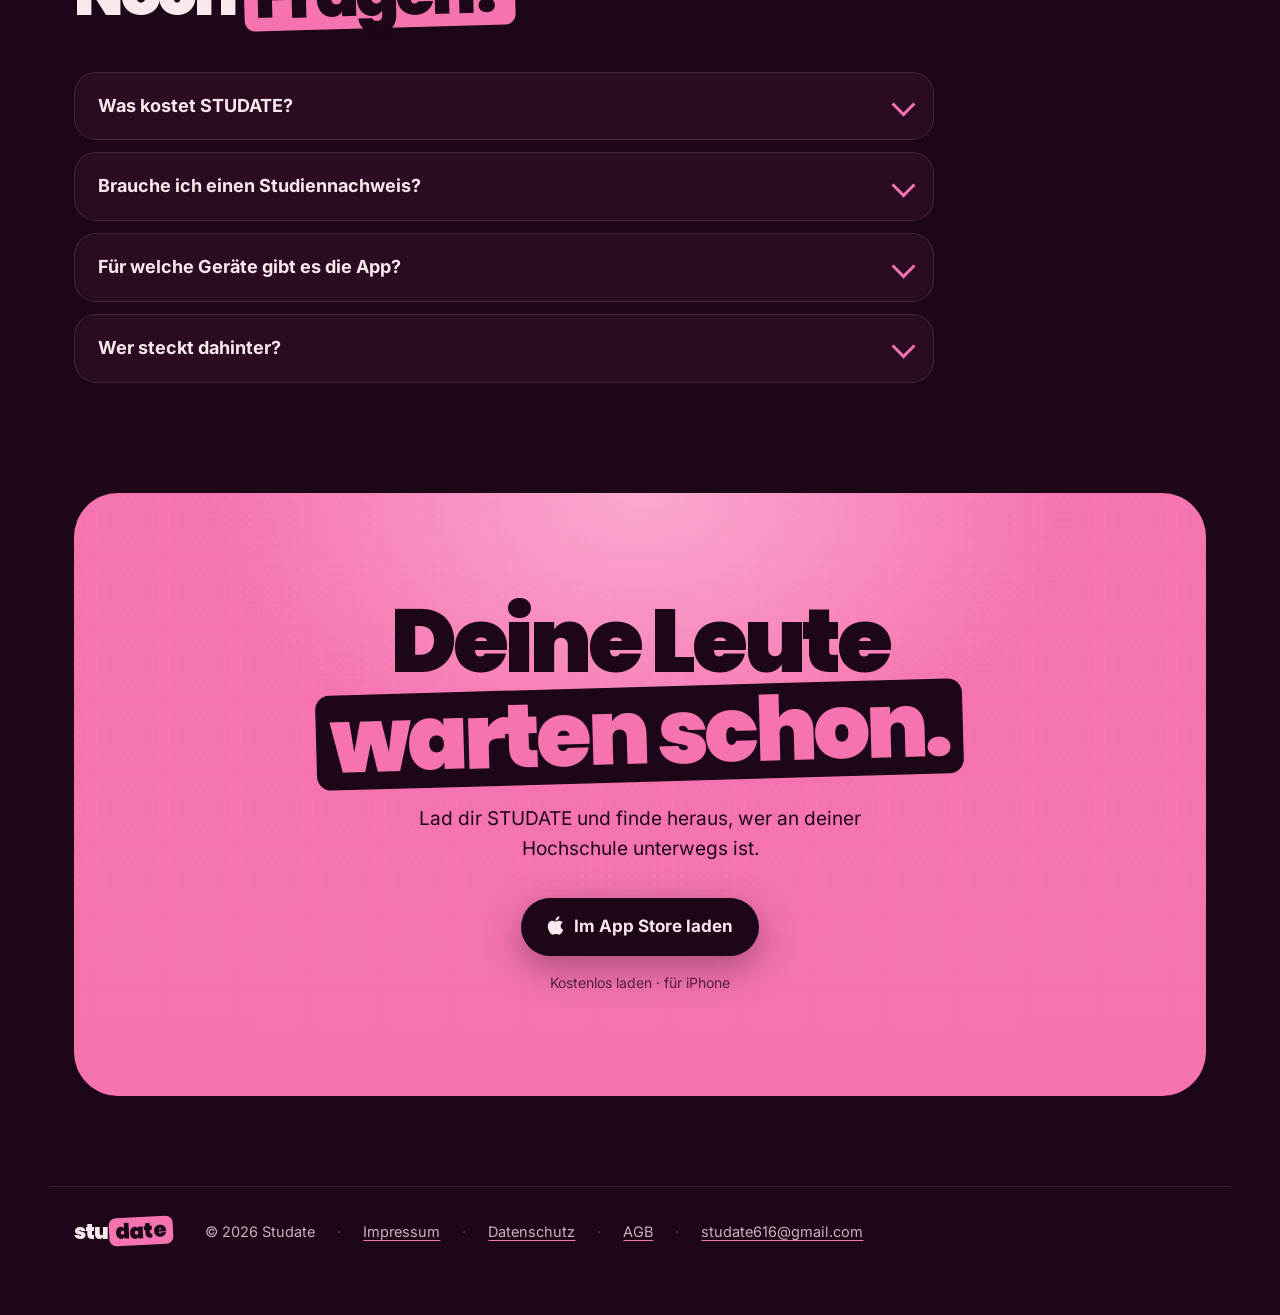
==== commit b9245ba7: "Website neu: dunkler Auftritt im App-Look, Stapel, Meet und Mensa, drei Modi, Fragen, Rechtsseiten i" ====
--- a/index.html
+++ b/index.html
@@ -2,216 +2,247 @@
 <html lang="de">
 <head>
 <meta charset="utf-8">
-<meta name="viewport" content="width=device-width, initial-scale=1">
+<meta name="viewport" content="width=device-width, initial-scale=1, viewport-fit=cover">
 <title>STUDATE · Dein Campus. Deine Leute.</title>
-<meta name="description" content="STUDATE ist die Connect- und Meet-App für Studierende. Nur echte Studis, geprüft per Studiennachweis.">
-<style>
-  :root{
-    --paper:#FFFFFF; --ink:#1C0617; --ink-soft:#6E5D6B; --line:#EFE3EC;
-    --pink:#F0B1DE; --pink-soft:#F9E3F1; --marker:#FFDE59;
-    --lime-soft:#EFFBD2; --butter-soft:#FAEFCE; --sage-soft:#E8EEE4;
-    --band:#1C0617; --band-text:#F7ECF4;
-    color-scheme:light dark;
-  }
-  @media (prefers-color-scheme:dark){:root{
-    --paper:#140410; --ink:#F7ECF4; --ink-soft:#BFA9B9; --line:#2C1524;
-    --pink-soft:#301226; --lime-soft:#222B14; --butter-soft:#2E2712; --sage-soft:#1F2A1F;
-    --band:#0D020A; --band-text:#F7ECF4;
-  }}
-  :root[data-theme=light]{
-    --paper:#FFFFFF; --ink:#1C0617; --ink-soft:#6E5D6B; --line:#EFE3EC;
-    --pink-soft:#F9E3F1; --lime-soft:#EFFBD2; --butter-soft:#FAEFCE; --sage-soft:#E8EEE4;
-    --band:#1C0617; --band-text:#F7ECF4;
-  }
-  :root[data-theme=dark]{
-    --paper:#140410; --ink:#F7ECF4; --ink-soft:#BFA9B9; --line:#2C1524;
-    --pink-soft:#301226; --lime-soft:#222B14; --butter-soft:#2E2712; --sage-soft:#1F2A1F;
-    --band:#0D020A; --band-text:#F7ECF4;
-  }
-  *{box-sizing:border-box}
-  html{-webkit-text-size-adjust:100%}
-  body{margin:0;background:var(--paper);color:var(--ink);
-    font-family:-apple-system,BlinkMacSystemFont,'Segoe UI',Roboto,Helvetica,Arial,sans-serif;
-    line-height:1.65;-webkit-font-smoothing:antialiased}
-  .wrap{max-width:1080px;margin:0 auto;padding:0 22px}
-  a{color:inherit}
-  a:focus-visible,button:focus-visible{outline:3px solid var(--pink);outline-offset:2px;border-radius:4px}
-  header.nav{display:flex;align-items:center;justify-content:space-between;gap:16px 24px;
-    flex-wrap:wrap;padding:22px 22px 18px;border-bottom:1px solid var(--line)}
-  .wordmark{font-size:24px;font-weight:800;letter-spacing:-.5px;text-decoration:none;color:var(--ink)}
-  .wordmark em{font-style:normal;background:var(--pink);color:#1C0617;padding:0 4px;border-radius:5px}
-  header.nav .links{display:flex;gap:20px;flex-wrap:wrap;font-size:15px;font-weight:600}
-  header.nav .links a{color:var(--ink-soft);text-decoration:none}
-  header.nav .links a:hover,header.nav .links a[aria-current=page]{color:var(--ink)}
-  footer.site{margin-top:8px;border-top:1px solid var(--line);
-    padding:26px 22px 64px;color:var(--ink-soft);font-size:14px;
-    display:flex;flex-wrap:wrap;gap:8px 22px;align-items:center}
-  footer.site a{text-decoration-color:var(--pink);text-underline-offset:3px}
-  footer.site .sep{opacity:.4}
-  .hero{display:grid;grid-template-columns:1.12fr .88fr;gap:52px;align-items:center;padding:64px 0 76px}
-  @media (max-width:840px){.hero{grid-template-columns:1fr;gap:36px;padding:40px 0 52px}}
-  .eyebrow{font-size:12px;font-weight:700;letter-spacing:.1em;text-transform:uppercase;color:var(--ink-soft);margin:0 0 16px}
-  h1{font-size:clamp(40px,6.6vw,66px);font-weight:800;letter-spacing:-.035em;line-height:1.03;margin:0 0 22px;text-wrap:balance}
-  .sweep{display:inline-block;background:var(--pink);color:#1C0617;padding:0 10px 2px;border-radius:9px;transform:rotate(-1.2deg)}
-  .lede{font-size:19px;color:var(--ink-soft);max-width:33em;margin:0 0 30px}
-  .lede b{color:var(--ink);font-weight:700}
-  .cta-row{display:flex;align-items:center;gap:18px;flex-wrap:wrap}
-  .btn{display:inline-block;background:var(--band);color:var(--band-text);font-weight:700;font-size:17px;
-    padding:15px 26px;border-radius:999px;text-decoration:none}
-  .cta-note{font-size:14px;color:var(--ink-soft)}
-  .sticker{display:inline-block;margin-top:32px;background:var(--marker);color:#1C0617;font-weight:800;
-    font-size:15px;padding:10px 16px;border-radius:11px;transform:rotate(-2deg);box-shadow:0 6px 22px rgba(28,6,23,.16)}
-  .phone{justify-self:center;width:min(300px,80vw);border-radius:46px;border:9px solid #1C0617;
-    overflow:hidden;box-shadow:0 30px 70px rgba(28,6,23,.28);background:#1C0617}
-  .phone img{display:block;width:100%;height:auto}
-  .shot{justify-self:center;width:min(340px,86vw);border-radius:28px;overflow:hidden;
-    box-shadow:0 24px 60px rgba(28,6,23,.18)}
-  .shot img{display:block;width:100%;height:auto}
-  .gallery{display:grid;grid-auto-flow:column;grid-auto-columns:min(240px,64vw);gap:18px;
-    overflow-x:auto;padding:6px 4px 18px;scroll-snap-type:x mandatory;-webkit-overflow-scrolling:touch}
-  .gallery .shot{width:100%;scroll-snap-align:start;border-radius:22px;box-shadow:0 14px 34px rgba(28,6,23,.14)}
-  .store-btn{display:inline-flex;align-items:center;gap:10px;background:#1C0617;color:#fff;
-    border-radius:999px;padding:14px 22px;font-weight:700;text-decoration:none}
-  .store-btn:hover{opacity:.9}
-  .store-btn svg{width:18px;height:22px;fill:#fff}
-  section.block{padding:0 0 86px}
-  .kicker{font-size:12px;font-weight:700;letter-spacing:.1em;text-transform:uppercase;color:var(--ink-soft);margin:0 0 18px}
-  .features{display:grid;grid-template-columns:repeat(3,1fr);gap:18px}
-  @media (max-width:840px){.features{grid-template-columns:1fr}}
-  .card{border-radius:22px;padding:26px 24px 28px}
-  .card h3{margin:0 0 8px;font-size:21px;font-weight:800;letter-spacing:-.02em;color:#1C0617}
-  .card p{margin:0;color:#4a3944;font-size:16px}
-  .card em{font-style:normal;background:#1C0617;color:#fff;padding:0 5px;border-radius:5px}
-  .card.rosa{background:#F9E3F1} .card.butter{background:#FAEFCE} .card.salbei{background:#E8EEE4}
-  .band{background:var(--band);color:var(--band-text);border-radius:28px;padding:52px clamp(24px,5vw,56px);margin-bottom:20px}
-  .band h2{font-size:clamp(27px,4vw,40px);font-weight:800;letter-spacing:-.03em;margin:0 0 12px}
-  .band h2 .m{display:inline-block;background:var(--marker);color:#1C0617;padding:0 8px 2px;border-radius:7px;transform:rotate(-1deg)}
-  .band>p{color:#CBB6C6;max-width:44em;margin:0 0 30px;font-size:17px}
-  .band ul{list-style:none;display:grid;grid-template-columns:repeat(3,1fr);gap:22px;padding:0;margin:0}
-  @media (max-width:840px){.band ul{grid-template-columns:1fr}}
-  .band li{border-top:2px solid rgba(240,177,222,.35);padding-top:14px;font-size:15.5px;color:#E9D9E4}
-  .band li b{display:block;color:#fff;font-size:16.5px;margin-bottom:5px}
-  @media (prefers-reduced-motion:no-preference){
-    .hero>*{animation:rise .55s cubic-bezier(.2,.7,.2,1) both}
-    .hero>*:nth-child(2){animation-delay:.1s}
-    @keyframes rise{from{opacity:0;transform:translateY(14px)}to{opacity:1;transform:none}}
-  }
-
-  /* ---- Handy-Feinschliff (<=560px) ----
-     Getestet auf 375x812 (iPhone). Ziel: nichts klebt am Rand, Schrift
-     bleibt lesbar statt riesig, Tap-Flaechen gross genug (>=44px). */
-  @media (max-width:560px){
-    .wrap{padding:0 18px}
-    header.nav{padding:16px 18px 14px;gap:10px 16px}
-    .wordmark{font-size:21px}
-    header.nav .links{gap:14px;font-size:14.5px;width:100%}
-    header.nav .links a{padding:6px 0;display:inline-block}
-    footer.site{padding:22px 18px 44px;font-size:13.5px;gap:6px 14px}
-  }
-
-  @media (max-width:560px){
-    .hero{padding:26px 0 40px;gap:28px}
-    .eyebrow{font-size:11px;letter-spacing:.07em;margin:0 0 12px}
-    h1{font-size:clamp(30px,8.4vw,42px);line-height:1.08;margin:0 0 16px}
-    .sweep{padding:0 7px 1px;border-radius:7px}
-    .lede{font-size:16.5px;margin:0 0 24px}
-    .btn{display:block;text-align:center;font-size:16px;padding:15px 20px}
-    .cta-row{gap:12px}
-    .cta-note{font-size:13.5px}
-    .sticker{margin-top:24px;font-size:13.5px;padding:9px 13px}
-    .phone{width:min(250px,72vw);border-width:7px;border-radius:38px}
-    section.block{padding:0 0 52px}
-    .kicker{font-size:11px;margin:0 0 14px}
-    .features{gap:14px}
-    .card{padding:22px 20px 24px;border-radius:18px}
-    .card h3{font-size:19px}
-    .card p{font-size:15px}
-    .band{padding:34px 22px;border-radius:22px}
-    .band h2{font-size:clamp(24px,7vw,30px);margin:0 0 10px}
-    .band>p{font-size:15.5px;margin:0 0 24px}
-    .band ul{gap:18px}
-    .band li{font-size:15px}
-    .band li b{font-size:16px}
-  }
-</style>
+<meta name="description" content="STUDATE ist die App für Studis: Lernpartner aus deinem Fach finden, sehen, wo diese Woche was geht, und neue Leute an deiner Hochschule kennenlernen.">
+<meta name="theme-color" content="#1C0617">
+<meta name="apple-itunes-app" content="app-id=6790204175">
+<link rel="canonical" href="https://studate.eu/">
+<link rel="icon" type="image/png" href="assets/favicon.png">
+<link rel="apple-touch-icon" href="assets/apple-touch-icon.png">
+<meta property="og:type" content="website">
+<meta property="og:url" content="https://studate.eu/">
+<meta property="og:title" content="STUDATE · Dein Campus. Deine Leute.">
+<meta property="og:description" content="Die App für Studis: Lernpartner, Ausgehen, neue Leute. Direkt an deiner Hochschule.">
+<meta property="og:image" content="https://studate.eu/assets/og.jpg">
+<meta property="og:locale" content="de_DE">
+<meta name="twitter:card" content="summary_large_image">
+<link rel="preload" href="assets/fonts/Poppins_900Black.woff2" as="font" type="font/woff2" crossorigin>
+<link rel="stylesheet" href="assets/site.css">
+<script>if(!/[?&]still/.test(location.search))document.documentElement.classList.add('js')</script>
 </head>
 <body>
-  <header class="nav wrap">
-    <a class="wordmark" href="index.html">stu<em>date</em></a>
-    <nav class="links">
-      <a href="index.html" aria-current="page">Start</a>
-      <a href="datenschutz.html">Datenschutz</a>
-      <a href="impressum.html">Impressum</a>
-      <a href="agb.html">AGB</a>
-    </nav>
+  <header class="nav">
+    <div class="innen">
+      <a class="wordmark" href="index.html" aria-label="STUDATE Startseite">stu<em>date</em></a>
+      <nav class="links" aria-label="Seite">
+        <a class="nur-breit" href="#app">Die App</a>
+        <a class="nur-breit" href="#modi">Drei Modi</a>
+        <a class="nur-breit" href="#echt">Echte Studis</a>
+        <a class="nur-breit" href="#fragen">Fragen</a>
+        <a class="knopf klein" href="https://apps.apple.com/de/app/id6790204175" rel="noopener">
+          <svg viewBox="0 0 384 512" aria-hidden="true"><path d="M318.7 268.7c-.2-36.7 16.4-64.4 50-84.8-18.8-26.9-47.2-41.7-84.7-44.6-35.5-2.8-74.3 20.7-88.5 20.7-15 0-49.4-19.7-76.4-19.7C63.3 141.2 4 184.8 4 273.5q0 39.3 14.4 81.2c12.8 36.7 59 126.7 107.2 125.2 25.2-.6 43-17.9 75.8-17.9 31.8 0 48.3 17.9 76.4 17.9 48.6-.7 90.4-82.5 102.6-119.3-65.2-30.7-61.7-90-61.7-91.9zm-56.6-164.2c27.3-32.4 24.8-61.9 24-72.5-24.1 1.4-52 16.4-67.9 34.9-17.5 19.8-27.8 44.3-25.6 71.9 26.1 2 49.9-11.4 69.5-34.3z"/></svg>
+          App laden
+        </a>
+      </nav>
+    </div>
   </header>
 
-  <main class="wrap">
+  <main>
     <section class="hero">
-      <div>
-        <p class="eyebrow">Nur für Studis · mit Studentenausweis-Check</p>
-        <h1>Studieren ist <span class="sweep">besser zu zweit.</span></h1>
-        <p class="lede">STUDATE verbindet dich mit Studis an deiner Hochschule: zum
-          zusammen Lernen, für Meetups am Campus oder einfach für neue Freundschaften.
-          <b>Du entscheidest, wofür du offen bist.</b></p>
-        <div class="cta-row">
-          <a class="store-btn" href="https://apps.apple.com/de/app/id6790204175" rel="noopener">
-            <svg viewBox="0 0 384 512" aria-hidden="true"><path d="M318.7 268.7c-.2-36.7 16.4-64.4 50-84.8-18.8-26.9-47.2-41.7-84.7-44.6-35.5-2.8-74.3 20.7-88.5 20.7-15 0-49.4-19.7-76.4-19.7C63.3 141.2 4 184.8 4 273.5q0 39.3 14.4 81.2c12.8 36.7 59 126.7 107.2 125.2 25.2-.6 43-17.9 75.8-17.9 31.8 0 48.3 17.9 76.4 17.9 48.6-.7 90.4-82.5 102.6-119.3-65.2-30.7-61.7-90-61.7-91.9zm-56.6-164.2c27.3-32.4 24.8-61.9 24-72.5-24.1 1.4-52 16.4-67.9 34.9-17.5 19.8-27.8 44.3-25.6 71.9 26.1 2 49.9-11.4 69.5-34.3z"/></svg>
-            Im App Store laden
-          </a>
-          <span class="cta-note">Kostenlos laden · für iPhone</span>
-        </div>
-        <span class="sticker">Kein Dating. Connecting.</span>
-      </div>
-      <div class="shot">
-        <img src="assets/screens/01-hero.jpg" width="720" height="1560" alt="STUDATE: Dein Campus, deine Leute. Zwei Studis schauen gemeinsam auf die App.">
-      </div>
-    </section>
-
-    <section class="block" aria-label="Was STUDATE kann">
-      <p class="kicker">Drei Wege, deine Leute zu finden</p>
-      <div class="features">
-        <div class="card rosa"><h3>stu<em>learn</em></h3>
-          <p>Lernpartner aus deinem Studiengang: zusammen durch die Klausurenphase statt allein in der Bib.</p></div>
-        <div class="card butter"><h3>stu<em>meet</em></h3>
-          <p>Meetups auf der Karte: Lernsessions, Mensa-Runden, Sport und Partys direkt um deinen Campus.</p></div>
-        <div class="card salbei"><h3>stu<em>friends</em></h3>
-          <p>Neue Leute, echte Freundschaften. Im Campus-Feed siehst du, was an deiner Uni gerade läuft.</p></div>
-      </div>
-    </section>
-
-    <section class="block" aria-label="Ein Blick in die App">
-      <p class="kicker">Ein Blick in die App</p>
-      <div class="gallery">
-        <div class="shot"><img src="assets/screens/03-stulearn.jpg" loading="lazy" alt="Lernpartner aus deinem Fach: Swipe-Karte einer Studentin"></div>
-        <div class="shot"><img src="assets/screens/04-pings.jpg" loading="lazy" alt="Sieh, wer dich pingen will: die Ping-Inbox"></div>
-        <div class="shot"><img src="assets/screens/05-stumeet.jpg" loading="lazy" alt="Meetups direkt am Campus: Liste mit Lernsession und Kaffeerunde"></div>
-        <div class="shot"><img src="assets/screens/06-stufriends.jpg" loading="lazy" alt="Finde deine Crew: der Campus-Feed"></div>
-        <div class="shot"><img src="assets/screens/07-chats.jpg" loading="lazy" alt="Aus Ping wird Gespräch: die Chat-Liste"></div>
-        <div class="shot"><img src="assets/screens/02-modi.jpg" loading="lazy" alt="Ein Profil, drei Modi: stulearn, stumeet, stufriends"></div>
-      </div>
-    </section>
-
-    <section class="block">
-      <div class="band">
-        <h2>Nur <span class="m">echte Studis.</span></h2>
-        <p>Jedes Profil wird per Studiennachweis verifiziert: keine Bots, keine Fakes,
-          keine Ghost-Accounts. Und deine Daten behandeln wir so, wie wir es selbst erwarten würden.</p>
-        <ul>
-          <li><b>Ausweis-Check</b> Ohne gültigen Studiennachweis kommt niemand rein. Profilfotos werden automatisch geprüft.</li>
-          <li><b>Privatsphäre zuerst</b> Dein genauer Standort wird nie gespeichert. Entfernungen rechnen wir Uni-zu-Uni.</li>
-          <li><b>Daten in der EU</b> Profile, Chats und Fotos liegen auf Servern in Frankfurt (DSGVO). Keine Werbe-Tracker, keine Datenbroker.</li>
-        </ul>
+      <div class="korn"></div>
+      <div class="wrap innen">
+        <div>
+          <p class="auge">Die App für Studis</p>
+          <h1>Dein Campus. <span class="block">Deine Leute.</span></h1>
+          <p class="lede">STUDATE verbindet dich mit Studis an deiner Hochschule: zum zusammen Lernen,
+            zum Ausgehen oder einfach für neue Freundschaften. <b>Du entscheidest, wofür du offen bist.</b></p>
+          <div class="cta">
+            <a class="knopf" href="https://apps.apple.com/de/app/id6790204175" rel="noopener">
+              <svg viewBox="0 0 384 512" aria-hidden="true"><path d="M318.7 268.7c-.2-36.7 16.4-64.4 50-84.8-18.8-26.9-47.2-41.7-84.7-44.6-35.5-2.8-74.3 20.7-88.5 20.7-15 0-49.4-19.7-76.4-19.7C63.3 141.2 4 184.8 4 273.5q0 39.3 14.4 81.2c12.8 36.7 59 126.7 107.2 125.2 25.2-.6 43-17.9 75.8-17.9 31.8 0 48.3 17.9 76.4 17.9 48.6-.7 90.4-82.5 102.6-119.3-65.2-30.7-61.7-90-61.7-91.9zm-56.6-164.2c27.3-32.4 24.8-61.9 24-72.5-24.1 1.4-52 16.4-67.9 34.9-17.5 19.8-27.8 44.3-25.6 71.9 26.1 2 49.9-11.4 69.5-34.3z"/></svg>
+              Im App Store laden
+            </a>
+            <small>Kostenlos laden · für iPhone</small>
+          </div>
+        </div>
+        <div class="trio" aria-hidden="true">
+          <div class="tel links-tel"><img src="assets/app/meet.jpg" width="600" height="1304" alt=""></div>
+          <div class="tel rechts-tel"><img src="assets/app/mensa.jpg" width="600" height="1304" alt=""></div>
+          <div class="tel mitte"><img src="assets/app/stapel.jpg" width="600" height="1304" alt=""></div>
+          <div class="chip" style="left:-3%;top:58%;transform:rotate(-4deg)"><i><svg viewBox="0 0 24 24"><path d="M5 12.5l4.5 4.5L19 7.5"/></svg></i><div><b>Studi-Haken</b><span>per Studiennachweis geprüft</span></div></div>
+          <div class="chip dunkel" style="right:-1%;top:17%;transform:rotate(3deg)"><i><svg viewBox="0 0 24 24"><circle cx="12" cy="12" r="2.2"/><path d="M7.5 7.5a6.4 6.4 0 0 0 0 9M16.5 7.5a6.4 6.4 0 0 1 0 9"/></svg></i><div><b>Ein Ping reicht</b><span>und ihr lernt euch kennen</span></div></div>
+        </div>
+      </div>
+      <div class="band-lauf" aria-hidden="true">
+        <div class="spur">
+          <span>stulearn</span><span>stumeet</span><span>stufriends</span><span>Von Studis, für Studis</span><span>Nur echte Studis</span>
+          <span>stulearn</span><span>stumeet</span><span>stufriends</span><span>Von Studis, für Studis</span><span>Nur echte Studis</span>
+          <span>stulearn</span><span>stumeet</span><span>stufriends</span><span>Von Studis, für Studis</span><span>Nur echte Studis</span>
+          <span>stulearn</span><span>stumeet</span><span>stufriends</span><span>Von Studis, für Studis</span><span>Nur echte Studis</span>
+        </div>
+      </div>
+    </section>
+
+    <section class="teil wrap" id="app" aria-label="Die App">
+      <div class="kopfzeile zeig">
+        <p class="auge">Ein Blick in die App</p>
+        <h2>Alles, was dein <span class="block">Studileben</span> braucht.</h2>
+      </div>
+
+      <article class="panel pink zeig">
+        <div class="text">
+          <p class="auge">Stapel</p>
+          <h2>Lernpartner aus <span class="block">deinem Fach.</span></h2>
+          <p>Gleiche Klausuren, gleiche Leute. Du siehst Studis von deiner Hochschule und aus deinem Studiengang.
+            Wen du kennenlernen willst, bekommt einen Ping.</p>
+          <ul>
+            <li>Profile mit Hochschule, Studiengang und Semester</li>
+            <li>Studi-Haken für alle mit geprüftem Studiennachweis</li>
+            <li>Ein Ping statt endlosem Hin und Her</li>
+          </ul>
+        </div>
+        <div class="telwrap">
+          <div class="tel"><img src="assets/app/stapel.jpg" width="600" height="1304" loading="lazy" alt="Der Stapel in STUDATE: Profilkarte mit Hochschule, Studiengang und Semester"></div>
+          <div class="chip dunkel" style="right:-6px;bottom:15%;transform:rotate(3deg)"><i><svg viewBox="0 0 24 24"><circle cx="12" cy="12" r="2.2"/><path d="M7.5 7.5a6.4 6.4 0 0 0 0 9M16.5 7.5a6.4 6.4 0 0 1 0 9"/></svg></i><div><b>Ein Ping reicht</b><span>kein Druck, kein Ghosting-Spiel</span></div></div>
+        </div>
+      </article>
+
+      <article class="panel dunkel dreh zeig">
+        <div class="text">
+          <p class="auge">Meet</p>
+          <h2>Wo diese Woche <span class="block">was geht.</span></h2>
+          <p>Bars, Kneipen, Clubs und Biergärten rund um deine Uni auf einer Karte. Daumen hoch oder runter,
+            und du siehst, wo diese Woche am meisten los ist.</p>
+          <ul>
+            <li>Rangliste der Woche für deine Stadt</li>
+            <li>Abstimmen mit einem Tipp</li>
+            <li>Jede Woche geht es von vorn los</li>
+          </ul>
+        </div>
+        <div class="telwrap">
+          <div class="tel"><img src="assets/app/meet.jpg" width="600" height="1304" loading="lazy" alt="Meet in STUDATE: Karte mit Bars und Clubs und der Rangliste der Woche"></div>
+          <div class="chip" style="left:-6px;top:30%;transform:rotate(-4deg)"><i><svg viewBox="0 0 24 24"><path d="M9 18V6l10-2v12"/><circle cx="6.5" cy="18" r="2.5"/><circle cx="16.5" cy="16" r="2.5"/></svg></i><div><b>Platz 1 diese Woche</b><span>da ist der Hype</span></div></div>
+        </div>
+      </article>
+
+      <article class="panel rosa zeig">
+        <div class="text">
+          <p class="auge">Mensa</p>
+          <h2>Wer will dich <span class="block">kennenlernen?</span></h2>
+          <p>In der Mensa landet jeden Tag frisch auf deinem Tablett, wem du gefällst.
+            Ping zurück und ihr seid connected.</p>
+          <ul>
+            <li>Jeden Tag ein neues Tablett</li>
+            <li>Du entscheidest, wen du aufdeckst</li>
+          </ul>
+        </div>
+        <div class="telwrap">
+          <div class="tel"><img src="assets/app/mensa.jpg" width="600" height="1304" loading="lazy" alt="Die Mensa in STUDATE: Heute auf deinem Tablett, drei Leute wollen dich kennenlernen"></div>
+          <div class="chip dunkel gelb" style="left:-10px;top:52%;transform:rotate(-3deg)"><i><svg viewBox="0 0 24 24"><rect x="6" y="11" width="12" height="9" rx="2"/><path d="M9 11V8a3 3 0 0 1 6 0v3"/></svg></i><div><b>3 Leute warten</b><span>tipp zum Aufdecken</span></div></div>
+          <div class="chip pink" style="right:-10px;bottom:13%;transform:rotate(3deg)"><i><svg viewBox="0 0 24 24"><circle cx="12" cy="12" r="2.2"/><path d="M7.5 7.5a6.4 6.4 0 0 0 0 9M16.5 7.5a6.4 6.4 0 0 1 0 9"/></svg></i><div><b>Ping zurück</b><span>und ihr seid connected</span></div></div>
+        </div>
+      </article>
+
+      <article class="panel dunkel dreh zeig">
+        <div class="text">
+          <p class="auge">Chats</p>
+          <h2>Ein Ping. <span class="block">Connected!</span></h2>
+          <p>Wenn ihr euch beide kennenlernen wollt, schreibt ihr einfach los. Für die Lerngruppe,
+            den Kaffee nach der Vorlesung oder den Abend in der Stadt.</p>
+        </div>
+        <div class="telwrap">
+          <div class="tel"><img src="assets/app/connected.jpg" width="600" height="1304" loading="lazy" alt="Connected in STUDATE: Zwei Studis wollen sich kennenlernen und können schreiben"></div>
+          <div class="blase a" style="left:-18px;top:22%;transform:rotate(-3deg)">Sehr gern Kaffee! Diese Woche irgendwann?</div>
+          <div class="blase b" style="right:-18px;top:36%;transform:rotate(2deg)">Donnerstag nach Statistik?</div>
+        </div>
+      </article>
+    </section>
+
+    <section class="teil wrap" id="modi" aria-label="Drei Modi">
+      <div class="kopfzeile zeig">
+        <p class="auge">Du entscheidest, wofür du offen bist</p>
+        <h2>Ein Profil. <span class="block">Drei Modi.</span></h2>
+      </div>
+      <div class="modi">
+        <div class="modus eins zeig"><h3>stu<em>learn</em></h3>
+          <p>Lernpartner aus deinem Studiengang. Zusammen durch die Klausurenphase statt allein in der Bib.</p></div>
+        <div class="modus zwei zeig"><h3>stu<em>meet</em></h3>
+          <p>Kaffee, Mensa, Feierabend. Sieh auf der Karte, wo diese Woche was los ist.</p></div>
+        <div class="modus drei zeig"><h3>stu<em>friends</em></h3>
+          <p>Neu in der Stadt oder einfach Lust auf neue Leute. Finde deine Crew am Campus.</p></div>
+      </div>
+    </section>
+
+    <section class="teil wrap" id="echt" aria-label="Echte Studis">
+      <article class="panel pink zeig" style="margin:0">
+        <div class="text">
+          <p class="auge">Sicherheit</p>
+          <h2>Nur <span class="block">echte</span> Studis.</h2>
+          <p>Keine Fakes, keine Bots. Und deine Daten behandeln wir so, wie wir es selbst erwarten würden.</p>
+          <div class="punkte">
+            <div class="punkt"><b>Studi-Haken</b><span>Mit deinem Studiennachweis bekommt dein Profil den Haken. So sieht jeder, dass du wirklich studierst.</span></div>
+            <div class="punkt"><b>Fotos geprüft</b><span>Jedes Profilfoto wird automatisch geprüft. Profile lassen sich melden und blockieren.</span></div>
+            <div class="punkt"><b>Privatsphäre zuerst</b><span>Dein genauer Standort wird nie gespeichert. Entfernungen rechnen wir von Uni zu Uni.</span></div>
+            <div class="punkt"><b>Daten in der EU</b><span>Profile, Chats und Fotos liegen auf Servern in Frankfurt. Keine Werbe-Tracker, keine Datenbroker.</span></div>
+          </div>
+        </div>
+        <div class="telwrap nur-breit">
+          <div class="tel"><img src="assets/app/karte.jpg" width="600" height="1304" loading="lazy" alt="Die Studi-Karte in STUDATE mit Name, Hochschule und Studiengang"></div>
+          <div class="chip" style="right:-8px;top:13%;transform:rotate(3deg)"><i><svg viewBox="0 0 24 24"><path d="M5 12.5l4.5 4.5L19 7.5"/></svg></i><div><b>Fotos geprüft</b><span>keine Fakes, keine Bots</span></div></div>
+        </div>
+      </article>
+    </section>
+
+    <section class="teil wrap" aria-label="So geht es los">
+      <div class="kopfzeile zeig">
+        <p class="auge">So geht es los</p>
+        <h2>In zwei Minuten <span class="block">drin.</span></h2>
+      </div>
+      <div class="schritte">
+        <div class="schritt zeig"><h3>Studi-Karte anlegen</h3><p>Name, Hochschule, Studiengang und zwei Fotos. Mehr braucht es nicht.</p></div>
+        <div class="schritt zeig"><h3>Pingen</h3><p>Zeig mit einem Ping, wen du kennenlernen willst. Ganz ohne ersten Spruch.</p></div>
+        <div class="schritt zeig"><h3>Connected</h3><p>Wollt ihr beide, seid ihr connected und könnt direkt schreiben.</p></div>
+      </div>
+    </section>
+
+    <section class="teil wrap" id="fragen" aria-label="Häufige Fragen">
+      <div class="kopfzeile zeig">
+        <p class="auge">Kurz gefragt</p>
+        <h2>Noch <span class="block">Fragen?</span></h2>
+      </div>
+      <div class="fragen zeig">
+        <details><summary>Was kostet STUDATE?</summary>
+          <p>Laden und loslegen ist kostenlos. Wer mehr will, findet in der App das Abo studate∞.</p></details>
+        <details><summary>Brauche ich einen Studiennachweis?</summary>
+          <p>Zum Start nicht. Mit deinem Studiennachweis bekommt dein Profil aber den Studi-Haken, und andere sehen, dass du wirklich studierst.</p></details>
+        <details><summary>Für welche Geräte gibt es die App?</summary>
+          <p>STUDATE gibt es aktuell für das iPhone im App Store.</p></details>
+        <details><summary>Wer steckt dahinter?</summary>
+          <p>STUDATE ist von Studis für Studis gebaut. Fragen, Ideen oder Probleme? Schreib uns an
+            <a href="mailto:studate616@gmail.com">studate616@gmail.com</a>.</p></details>
+      </div>
+    </section>
+
+    <section class="teil wrap" aria-label="App laden">
+      <div class="schluss zeig">
+        <div class="korn"></div>
+        <h2>Deine Leute <span class="block">warten schon.</span></h2>
+        <p>Lad dir STUDATE und finde heraus, wer an deiner Hochschule unterwegs ist.</p>
+        <a class="knopf dunkel" href="https://apps.apple.com/de/app/id6790204175" rel="noopener">
+          <svg viewBox="0 0 384 512" aria-hidden="true"><path d="M318.7 268.7c-.2-36.7 16.4-64.4 50-84.8-18.8-26.9-47.2-41.7-84.7-44.6-35.5-2.8-74.3 20.7-88.5 20.7-15 0-49.4-19.7-76.4-19.7C63.3 141.2 4 184.8 4 273.5q0 39.3 14.4 81.2c12.8 36.7 59 126.7 107.2 125.2 25.2-.6 43-17.9 75.8-17.9 31.8 0 48.3 17.9 76.4 17.9 48.6-.7 90.4-82.5 102.6-119.3-65.2-30.7-61.7-90-61.7-91.9zm-56.6-164.2c27.3-32.4 24.8-61.9 24-72.5-24.1 1.4-52 16.4-67.9 34.9-17.5 19.8-27.8 44.3-25.6 71.9 26.1 2 49.9-11.4 69.5-34.3z"/></svg>
+          Im App Store laden
+        </a>
+        <small>Kostenlos laden · für iPhone</small>
       </div>
     </section>
   </main>
 
   <footer class="site wrap">
+    <a class="wordmark" href="index.html" aria-label="STUDATE Startseite">stu<em>date</em></a>
     <span>© 2026 Studate</span>
     <span class="sep">·</span><a href="impressum.html">Impressum</a>
     <span class="sep">·</span><a href="datenschutz.html">Datenschutz</a>
     <span class="sep">·</span><a href="agb.html">AGB</a>
     <span class="sep">·</span><a href="mailto:studate616@gmail.com">studate616@gmail.com</a>
   </footer>
+
+  <script>
+    (function(){
+      var teile=document.querySelectorAll('.zeig');
+      if(!('IntersectionObserver' in window)){teile.forEach(function(e){e.classList.add('da')});return}
+      var io=new IntersectionObserver(function(es){es.forEach(function(e){if(e.isIntersecting){e.target.classList.add('da');io.unobserve(e.target)}})},{rootMargin:'0px 0px -8% 0px',threshold:.08});
+      teile.forEach(function(e){io.observe(e)});
+    })();
+  </script>
 </body>
 </html>
--- a/assets/site.css
+++ b/assets/site.css
@@ -0,0 +1,257 @@
+/* STUDATE Website, Stand 24.11.2026. Farben und Schriften wie in der App (src/constants/theme.ts). */
+@font-face{font-family:'Poppins';font-weight:900;font-style:normal;font-display:swap;src:url('fonts/Poppins_900Black.woff2') format('woff2')}
+@font-face{font-family:'Poppins';font-weight:800;font-style:normal;font-display:swap;src:url('fonts/Poppins_800ExtraBold.woff2') format('woff2')}
+@font-face{font-family:'Inter';font-weight:400;font-style:normal;font-display:swap;src:url('fonts/Inter_400Regular.woff2') format('woff2')}
+@font-face{font-family:'Inter';font-weight:600;font-style:normal;font-display:swap;src:url('fonts/Inter_600SemiBold.woff2') format('woff2')}
+@font-face{font-family:'Inter';font-weight:700;font-style:normal;font-display:swap;src:url('fonts/Inter_700Bold.woff2') format('woff2')}
+
+:root{
+  --pink:#F573AF; --pink-soft:#FDE6F1; --pink-dunkel:#F9E9EC; --plum:#1C0617; --plum-2:#2A0B22; --plum-3:#3A1430;
+  --lime:#D0F578; --butter:#F2C94C; --gelb:#FFEA00; --marker:#BF2A70;
+  --text:#F9E9EC; --text-leise:#C9B2C2; --linie:rgba(249,233,236,.12);
+  --kopf:'Poppins',-apple-system,BlinkMacSystemFont,'Segoe UI',Helvetica,Arial,sans-serif;
+  --lauf:'Inter',-apple-system,BlinkMacSystemFont,'Segoe UI',Roboto,Helvetica,Arial,sans-serif;
+  color-scheme:dark;
+}
+*{box-sizing:border-box}
+html{-webkit-text-size-adjust:100%;scroll-behavior:smooth;scroll-padding-top:84px}
+body{margin:0;background:var(--plum);color:var(--text);font-family:var(--lauf);font-size:17px;line-height:1.6;
+  -webkit-font-smoothing:antialiased;overflow-x:hidden}
+img{max-width:100%}
+a{color:inherit}
+a:focus-visible,button:focus-visible,summary:focus-visible{outline:3px solid var(--gelb);outline-offset:3px;border-radius:6px}
+.wrap{max-width:1180px;margin:0 auto;padding:0 24px}
+
+/* Wortmarke: „stu“ + leicht gedrehter pinker Block „date“ */
+.wordmark{font-family:var(--kopf);font-weight:900;font-size:26px;letter-spacing:-.045em;text-decoration:none;color:var(--text);
+  display:inline-flex;align-items:center;gap:1px;line-height:1}
+.wordmark em{font-style:normal;background:var(--pink);color:var(--plum);padding:3px 7px 4px;border-radius:7px;
+  transform:rotate(-3deg);display:inline-block}
+
+/* Kopfleiste */
+header.nav{position:sticky;top:0;z-index:50;background:rgba(28,6,23,.78);
+  -webkit-backdrop-filter:saturate(1.4) blur(18px);backdrop-filter:saturate(1.4) blur(18px);border-bottom:1px solid var(--linie)}
+header.nav .innen,header.nav.wrap{display:flex;align-items:center;justify-content:space-between;gap:14px 26px}
+header.nav .innen{max-width:1180px;margin:0 auto;padding:14px 24px}
+header.nav.wrap{max-width:none;padding:14px max(24px,calc((100vw - 1132px)/2));flex-wrap:wrap}
+header.nav .links{display:flex;gap:24px;flex-wrap:wrap;font-size:15px;font-weight:600;align-items:center}
+header.nav .links a{color:var(--text-leise);text-decoration:none;padding:6px 0}
+header.nav .links a:hover,header.nav .links a[aria-current=page]{color:var(--text)}
+.knopf{display:inline-flex;align-items:center;gap:10px;background:var(--pink);color:var(--plum);font-family:var(--lauf);
+  font-weight:700;font-size:17px;padding:15px 26px;border-radius:999px;text-decoration:none;
+  box-shadow:0 10px 34px rgba(245,115,175,.35);transition:transform .18s ease,box-shadow .18s ease}
+.knopf:hover{transform:translateY(-2px);box-shadow:0 16px 40px rgba(245,115,175,.45)}
+.knopf svg{width:17px;height:21px;fill:currentColor;flex:none;margin-top:-3px}
+.knopf.klein{font-size:14.5px;padding:10px 18px;box-shadow:none}
+.knopf.klein svg{width:13px;height:16px;margin-top:-2px}
+.knopf.dunkel{background:var(--plum);color:var(--pink-dunkel);box-shadow:0 12px 36px rgba(28,6,23,.35)}
+header.nav .links a.knopf{color:var(--plum);padding:10px 18px}
+
+/* Überschriften */
+h1,h2,h3{font-family:var(--kopf);font-weight:900;letter-spacing:-.045em;line-height:1.02;margin:0;text-wrap:balance}
+.block{display:inline-block;white-space:nowrap;background:var(--pink);color:var(--plum);padding:0 .16em .04em;border-radius:.16em;transform:rotate(-1.6deg)}
+.auge{font-size:12.5px;font-weight:700;letter-spacing:.12em;text-transform:uppercase;color:var(--pink);margin:0 0 18px}
+
+/* Start */
+.hero{position:relative;padding:70px 0 40px;overflow-x:clip}
+.hero::before{content:'';position:absolute;inset:-10% -20% 0;pointer-events:none;
+  background:radial-gradient(760px 620px at 76% 44%,rgba(245,115,175,.42),transparent 68%),
+             radial-gradient(520px 420px at 4% 70%,rgba(245,115,175,.14),transparent 70%);
+  -webkit-mask-image:linear-gradient(#000 72%,transparent);mask-image:linear-gradient(#000 72%,transparent)}
+.korn{position:absolute;inset:0;pointer-events:none;opacity:.07;-webkit-mask-image:linear-gradient(#000 60%,transparent);mask-image:linear-gradient(#000 60%,transparent);
+  background-image:radial-gradient(rgba(255,255,255,.9) 1px,transparent 1.5px);background-size:9px 9px}
+.hero .innen{position:relative;display:grid;grid-template-columns:1.08fr .92fr;gap:40px;align-items:center}
+.hero h1{font-size:clamp(42px,5.6vw,78px);margin:0 0 26px}
+.hero h1 .block{margin-top:.06em}
+.lede{font-size:clamp(17px,1.5vw,20px);color:var(--text-leise);max-width:31em;margin:0 0 32px}
+.lede b{color:var(--text);font-weight:600}
+.cta{display:flex;align-items:center;gap:16px 20px;flex-wrap:wrap}
+.cta small{font-size:14px;color:var(--text-leise)}
+
+/* Handy */
+.tel{--w:min(290px,66vw);position:relative;width:var(--w);flex:none;border:calc(var(--w)*.032) solid #0B0208;
+  border-radius:calc(var(--w)*.17);overflow:hidden;background:#0B0208;
+  box-shadow:0 40px 90px rgba(11,2,8,.55),0 0 0 1.5px rgba(249,233,236,.16)}
+.tel img{display:block;width:100%;height:auto;aspect-ratio:600/1304}
+.tel::after{content:'';position:absolute;left:50%;top:calc(var(--w)*.026);width:31%;height:calc(var(--w)*.088);
+  transform:translateX(-50%);background:#000;border-radius:999px}
+
+.trio{position:relative;height:clamp(520px,58vw,690px);display:flex;justify-content:center;align-items:center}
+.trio .tel{position:absolute}
+.trio .mitte{--w:min(300px,60vw);z-index:3}
+.trio .links-tel,.trio .rechts-tel{--w:min(250px,50vw);z-index:1;filter:brightness(.78) saturate(.95)}
+.trio .links-tel{transform:translateX(-62%) rotate(-9deg)}
+.trio .rechts-tel{transform:translateX(62%) rotate(9deg)}
+
+/* Schwebende Karten wie auf den Store-Folien */
+.chip{position:absolute;z-index:5;display:flex;align-items:center;gap:11px;background:#fff;color:var(--plum);
+  border-radius:18px;padding:11px 16px 11px 12px;font-size:13px;line-height:1.25;white-space:nowrap;
+  box-shadow:0 18px 44px rgba(11,2,8,.35)}
+.chip b{display:block;font-size:14.5px;font-weight:700}
+.chip span{opacity:.72}
+.chip i{flex:none;width:32px;height:32px;border-radius:50%;background:var(--plum);display:grid;place-items:center}
+.chip i svg{width:16px;height:16px;fill:none;stroke:var(--pink);stroke-width:2.6;stroke-linecap:round;stroke-linejoin:round}
+.chip.dunkel{background:var(--plum);color:var(--pink-dunkel)}
+.chip.dunkel i{background:var(--pink)} .chip.dunkel i svg{stroke:var(--plum)}
+.chip.pink{background:var(--pink);color:var(--plum)}
+.chip.gelb i{background:var(--gelb)} .chip.gelb i svg{stroke:var(--plum)}
+
+/* Laufband */
+.band-lauf{position:relative;background:var(--pink);color:var(--plum);overflow:hidden;transform:rotate(-1.4deg);
+  margin:34px -3vw 0;padding:15px 0;box-shadow:0 20px 60px rgba(245,115,175,.25)}
+.band-lauf .spur{display:flex;gap:0;width:max-content;animation:lauf 36s linear infinite}
+.band-lauf span{font-family:var(--kopf);font-weight:900;font-size:clamp(20px,2.6vw,30px);letter-spacing:-.04em;
+  white-space:nowrap;padding:0 22px;display:inline-flex;align-items:center;gap:44px}
+.band-lauf span::after{content:'';width:11px;height:11px;border-radius:50%;background:var(--plum)}
+@keyframes lauf{to{transform:translateX(-50%)}}
+
+/* Abschnitte */
+section.teil{padding-top:110px}
+.kopfzeile{max-width:820px;margin:0 0 44px}
+.kopfzeile h2{font-size:clamp(36px,5.2vw,64px)}
+.kopfzeile p{color:var(--text-leise);font-size:19px;margin:20px 0 0;max-width:34em}
+.kopfzeile p.auge{color:var(--pink);font-size:12.5px;margin:0 0 18px}
+
+.panel{position:relative;border-radius:44px;overflow:hidden;display:grid;grid-template-columns:1fr auto;
+  gap:40px clamp(30px,6vw,90px);align-items:center;padding:clamp(34px,5.4vw,76px);margin:0 0 26px}
+.panel.dreh{grid-template-columns:auto 1fr}
+.panel.dreh .text{order:2}
+.panel h2{font-size:clamp(33px,5vw,66px);margin:0 0 22px}
+.panel p{font-size:clamp(17px,1.45vw,19.5px);margin:0;max-width:27em}
+.panel .auge{margin-bottom:16px}
+.panel ul{list-style:none;padding:0;margin:26px 0 0;display:grid;gap:12px}
+.panel li{display:flex;gap:12px;align-items:flex-start;font-weight:600;font-size:16.5px}
+.panel li::before{content:'';flex:none;width:22px;height:22px;margin-top:2px;border-radius:50%;
+  background:currentColor;-webkit-mask:var(--haken) center/contain no-repeat;mask:var(--haken) center/contain no-repeat}
+:root{--haken:url("data:image/svg+xml,%3Csvg xmlns='http://www.w3.org/2000/svg' viewBox='0 0 24 24'%3E%3Cpath fill-rule='evenodd' d='M12 1a11 11 0 1 0 0 22 11 11 0 0 0 0-22zm5.3 8.2-6.1 6.6a1.2 1.2 0 0 1-1.7 0l-2.8-2.9 1.7-1.7 1.9 2 5.3-5.6z'/%3E%3C/svg%3E")}
+.panel.pink{background:radial-gradient(700px 520px at 82% 30%,#FA9CC9,transparent 70%),var(--pink);color:var(--plum)}
+.panel.pink .auge{color:var(--plum);opacity:.7}
+.panel.pink .block{background:var(--plum);color:var(--pink)}
+.panel.rosa{background:radial-gradient(640px 520px at 80% 40%,#F9B7D7,transparent 72%),var(--pink-soft);color:var(--plum)}
+.panel.rosa .auge{color:var(--marker)}
+.panel.dunkel{background:radial-gradient(640px 520px at 78% 36%,rgba(245,115,175,.5),transparent 72%),var(--plum-2);
+  box-shadow:inset 0 0 0 1px rgba(245,115,175,.2)}
+.panel.dunkel p{color:var(--text-leise)}
+.panel.dreh.dunkel{background:radial-gradient(640px 520px at 22% 36%,rgba(245,115,175,.5),transparent 72%),var(--plum-2)}
+.panel.dreh.rosa{background:radial-gradient(640px 520px at 20% 40%,#F9B7D7,transparent 72%),var(--pink-soft)}
+.telwrap{position:relative;justify-self:center;padding:0 clamp(0px,3vw,46px)}
+.blase{position:absolute;z-index:5;max-width:230px;padding:13px 17px;border-radius:20px;font-size:14.5px;font-weight:600;
+  line-height:1.3;box-shadow:0 18px 44px rgba(11,2,8,.4)}
+.blase.a{background:#fff;color:var(--plum);border-bottom-left-radius:6px}
+.blase.b{background:var(--pink);color:var(--plum);border-bottom-right-radius:6px}
+
+/* Drei Modi */
+.modi{display:grid;grid-template-columns:repeat(3,1fr);gap:20px}
+.modus{border-radius:32px;padding:30px 28px 34px;color:var(--plum);transition:transform .25s ease}
+.modus:hover{transform:translateY(-6px) rotate(-.6deg)}
+.modus h3{font-size:36px;margin:0 0 14px;display:flex;align-items:center;gap:2px}
+.modus h3 em{font-style:normal;background:var(--plum);color:#fff;padding:1px 9px 4px;border-radius:9px;transform:rotate(-2.4deg);display:inline-block}
+.modus p{margin:0;font-size:16.5px;opacity:.86}
+.modus.eins{background:var(--pink)} .modus.zwei{background:var(--pink-soft)} .modus.drei{background:var(--lime)}
+.modus.zwei h3 em{background:var(--pink);color:var(--plum)}
+
+/* Sicherheit */
+.punkte{display:grid;grid-template-columns:repeat(2,1fr);gap:16px;margin:30px 0 0}
+.punkt{background:rgba(28,6,23,.09);border-radius:22px;padding:20px 20px 22px}
+.punkt b{display:block;font-family:var(--kopf);font-weight:800;font-size:19px;letter-spacing:-.03em;margin:0 0 6px}
+.punkt span{font-size:15.5px;line-height:1.5;display:block;opacity:.86}
+
+/* Schritte */
+.schritte{display:grid;grid-template-columns:repeat(3,1fr);gap:20px;counter-reset:s}
+.schritt{border-radius:30px;padding:28px 26px 30px;background:var(--plum-2);box-shadow:inset 0 0 0 1px var(--linie);counter-increment:s}
+.schritt::before{content:counter(s);font-family:var(--kopf);font-weight:900;font-size:22px;width:46px;height:46px;border-radius:14px;
+  background:var(--pink);color:var(--plum);display:grid;place-items:center;transform:rotate(-4deg);margin:0 0 20px}
+.schritt h3{font-size:24px;font-weight:800;letter-spacing:-.03em;margin:0 0 8px}
+.schritt p{margin:0;color:var(--text-leise);font-size:16px}
+
+/* Fragen */
+.fragen{max-width:860px;display:grid;gap:12px}
+.fragen details{background:var(--plum-2);border-radius:22px;box-shadow:inset 0 0 0 1px var(--linie)}
+.fragen summary{list-style:none;cursor:pointer;padding:20px 58px 20px 24px;font-weight:700;font-size:18px;position:relative}
+.fragen summary::-webkit-details-marker{display:none}
+.fragen summary::after{content:'';position:absolute;right:22px;top:50%;width:14px;height:14px;margin-top:-10px;
+  border-right:3px solid var(--pink);border-bottom:3px solid var(--pink);transform:rotate(45deg);transition:transform .2s ease}
+.fragen details[open] summary::after{transform:rotate(-135deg);margin-top:-3px}
+.fragen details p{margin:0;padding:0 24px 22px;color:var(--text-leise);max-width:40em}
+.fragen a{text-decoration-color:var(--pink);text-underline-offset:3px}
+
+/* Schluss */
+.schluss{position:relative;border-radius:44px;overflow:hidden;text-align:center;color:var(--plum);
+  background:radial-gradient(620px 420px at 50% 0%,#FBA8D0,transparent 70%),var(--pink);padding:clamp(54px,8vw,110px) 26px}
+.schluss>*:not(.korn){position:relative}
+.schluss h2{font-size:clamp(42px,7vw,92px);margin:0 0 22px}
+.schluss .block{background:var(--plum);color:var(--pink)}
+.schluss p{font-size:19px;margin:0 auto 34px;max-width:28em;font-weight:500}
+.schluss small{display:block;margin-top:16px;font-size:14px;opacity:.75}
+
+footer.site{margin-top:90px;border-top:1px solid var(--linie);padding:30px 24px 70px;color:var(--text-leise);font-size:14.5px;
+  display:flex;flex-wrap:wrap;gap:8px 22px;align-items:center}
+footer.site a{text-decoration-color:var(--pink);text-underline-offset:3px}
+footer.site .sep{opacity:.35}
+footer.site .wordmark{font-size:21px;margin-right:10px}
+
+/* Einblenden beim Scrollen. Ohne JavaScript bleibt alles sichtbar. */
+@media (prefers-reduced-motion:no-preference){
+  .js .zeig{opacity:0;transform:translateY(26px);transition:opacity .7s cubic-bezier(.2,.7,.2,1),transform .7s cubic-bezier(.2,.7,.2,1)}
+  .js .zeig.da{opacity:1;transform:none}
+  .trio .mitte{animation:schweb 7s ease-in-out infinite}
+  @keyframes schweb{50%{translate:0 -10px}}
+  .chip,.blase{animation:schweb 6s ease-in-out infinite}
+  .chip:nth-of-type(even),.blase.b{animation-delay:-3s}
+}
+@media (prefers-reduced-motion:reduce){.band-lauf .spur{animation:none}html{scroll-behavior:auto}}
+
+/* Rechtsseiten: helles Blatt auf dunklem Grund */
+main.doc{max-width:780px;margin:44px auto 0;padding:46px clamp(22px,5vw,58px) 54px;background:#FFF8FB;color:var(--plum);border-radius:36px;
+  --ink:#1C0617;--ink-soft:#6E5D6B;--line:#EFDDE8}
+.doc h1{font-size:clamp(34px,5vw,50px);margin:0 0 6px}
+.doc .rule{width:64px;height:7px;background:var(--pink);border-radius:4px;margin:16px 0 32px;transform:rotate(-2deg)}
+.doc h2{font-family:var(--kopf);font-weight:800;font-size:21px;letter-spacing:-.03em;line-height:1.2;margin:38px 0 8px}
+.doc p,.doc li{font-size:16.5px;line-height:1.72}
+.doc p{margin:0 0 14px}
+.doc .addr,.doc .hinweis{background:var(--pink-soft);border-radius:18px;padding:18px 20px;margin:0 0 14px;line-height:1.7}
+.doc .hinweis p{margin:0 0 8px} .doc .hinweis p:last-child{margin:0}
+.doc ul{margin:0 0 14px;padding-left:22px}
+.doc li{margin:0 0 7px}
+.doc a{color:var(--ink);text-decoration-color:var(--pink);text-decoration-thickness:2px;text-underline-offset:3px}
+.doc .updated{margin-top:40px;padding-top:16px;border-top:1px solid var(--line);color:var(--ink-soft);font-size:14px}
+.doc .note{color:var(--ink-soft);font-size:14.5px}
+
+@media (max-width:900px){
+  .hero{padding:38px 0 20px}
+  .hero .innen{grid-template-columns:1fr;gap:26px}
+  .trio{height:clamp(470px,118vw,640px)}
+  .panel,.panel.dreh{grid-template-columns:1fr;border-radius:32px}
+  .panel.dreh .text{order:0}
+  .panel .telwrap{margin-top:8px}
+  .modi,.schritte{grid-template-columns:1fr}
+  section.teil{padding-top:72px}
+  .kopfzeile{margin-bottom:30px}
+  .schluss{border-radius:32px}
+  .nur-breit{display:none !important}
+}
+@media (max-width:560px){
+  body{font-size:16.5px}
+  .wrap{padding:0 16px}
+  header.nav .innen{padding:11px 16px}
+  header.nav.wrap{padding:11px 16px}
+  header.nav.wrap .links{gap:16px;font-size:14.5px;width:100%}
+  .wordmark{font-size:23px}
+  .hero h1{margin-bottom:18px}
+  .knopf{font-size:16.5px;padding:15px 22px}
+  .cta .knopf{width:100%;justify-content:center}
+  .cta small{width:100%;text-align:center}
+  .band-lauf{margin-top:20px;padding:12px 0}
+  .panel{padding:30px 22px 34px}
+  .punkte{grid-template-columns:1fr}
+  .chip{font-size:12px;padding:9px 13px 9px 10px;border-radius:15px}
+  .chip b{font-size:13px}
+  .chip i{width:27px;height:27px}
+  .blase{font-size:13px;max-width:180px;padding:10px 13px}
+  .modus h3{font-size:32px}
+  .fragen summary{font-size:16.5px;padding:17px 50px 17px 18px}
+  .fragen details p{padding:0 18px 18px}
+  main.doc{margin:18px 12px 0;border-radius:26px;padding:30px 20px 38px}
+  .doc p,.doc li{font-size:16px;line-height:1.68}
+  footer.site{margin-top:60px;padding:24px 16px 48px;font-size:13.5px;gap:6px 14px}
+}
